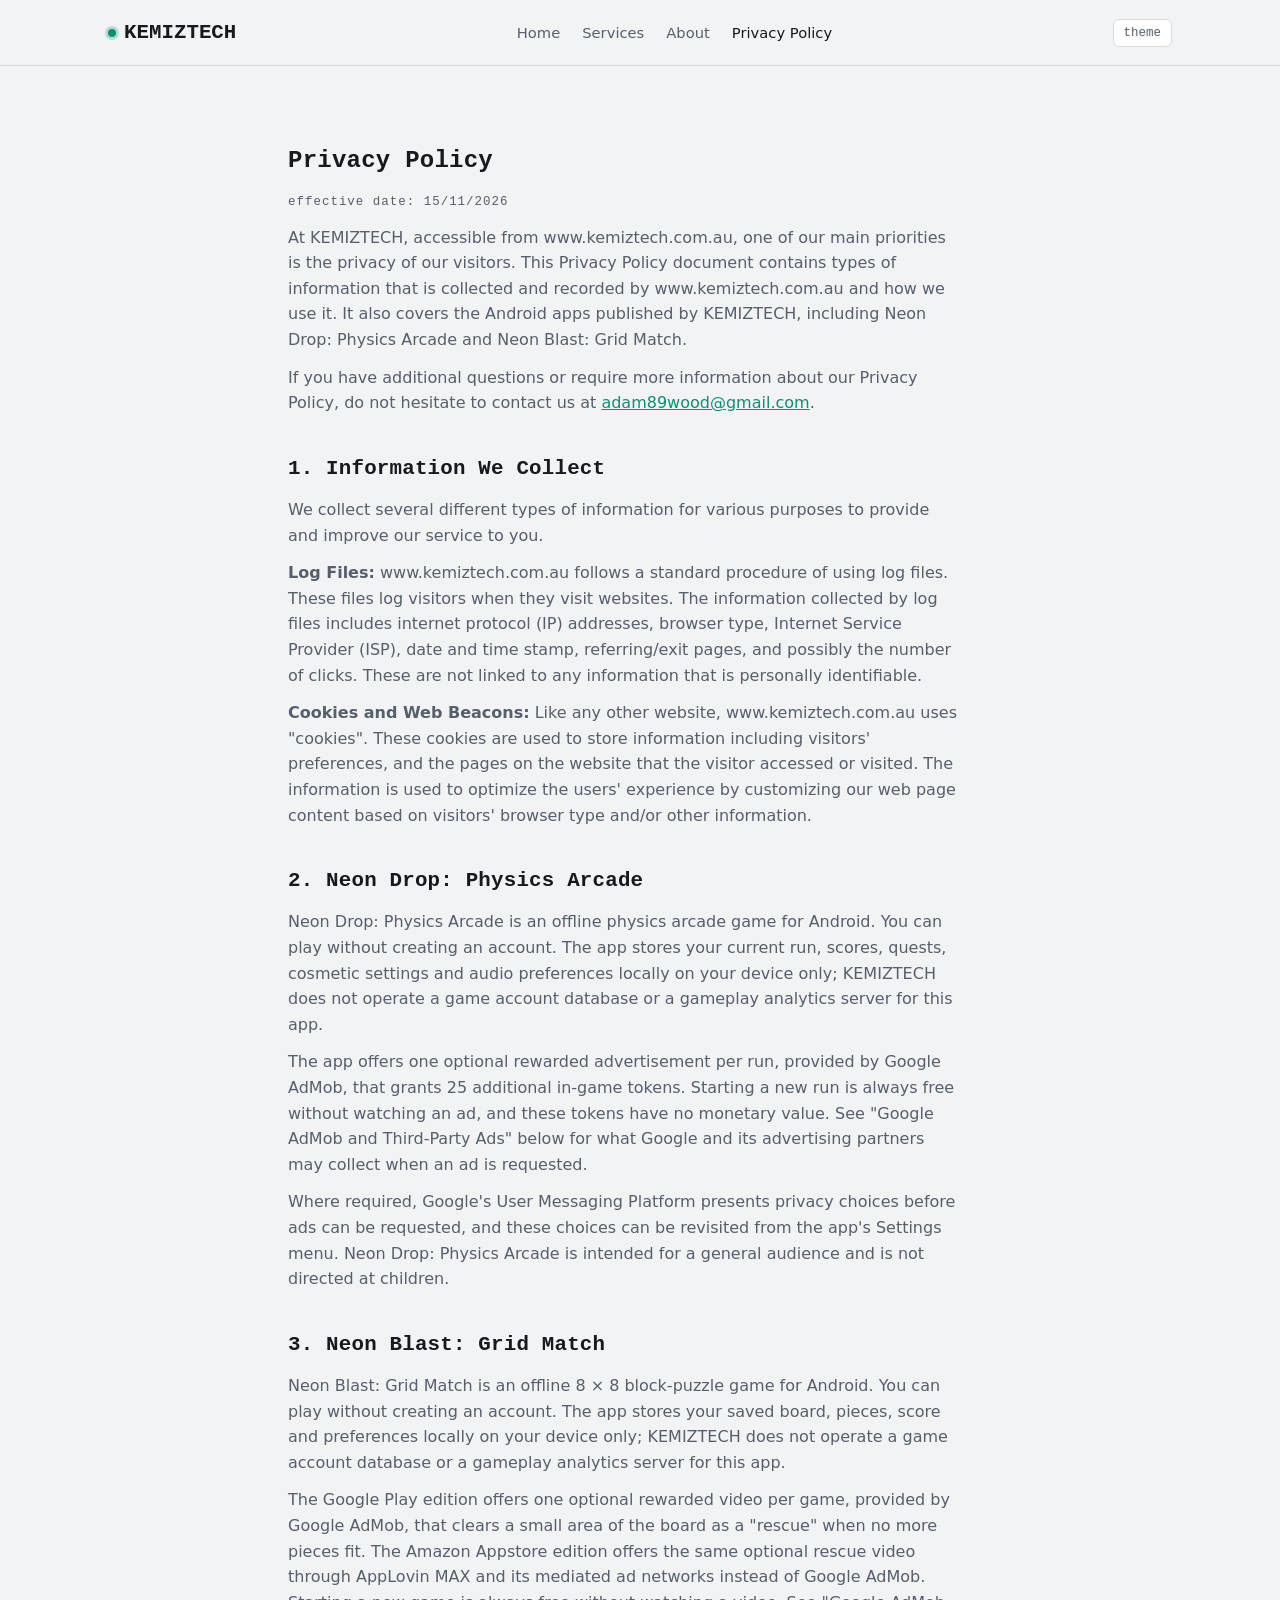
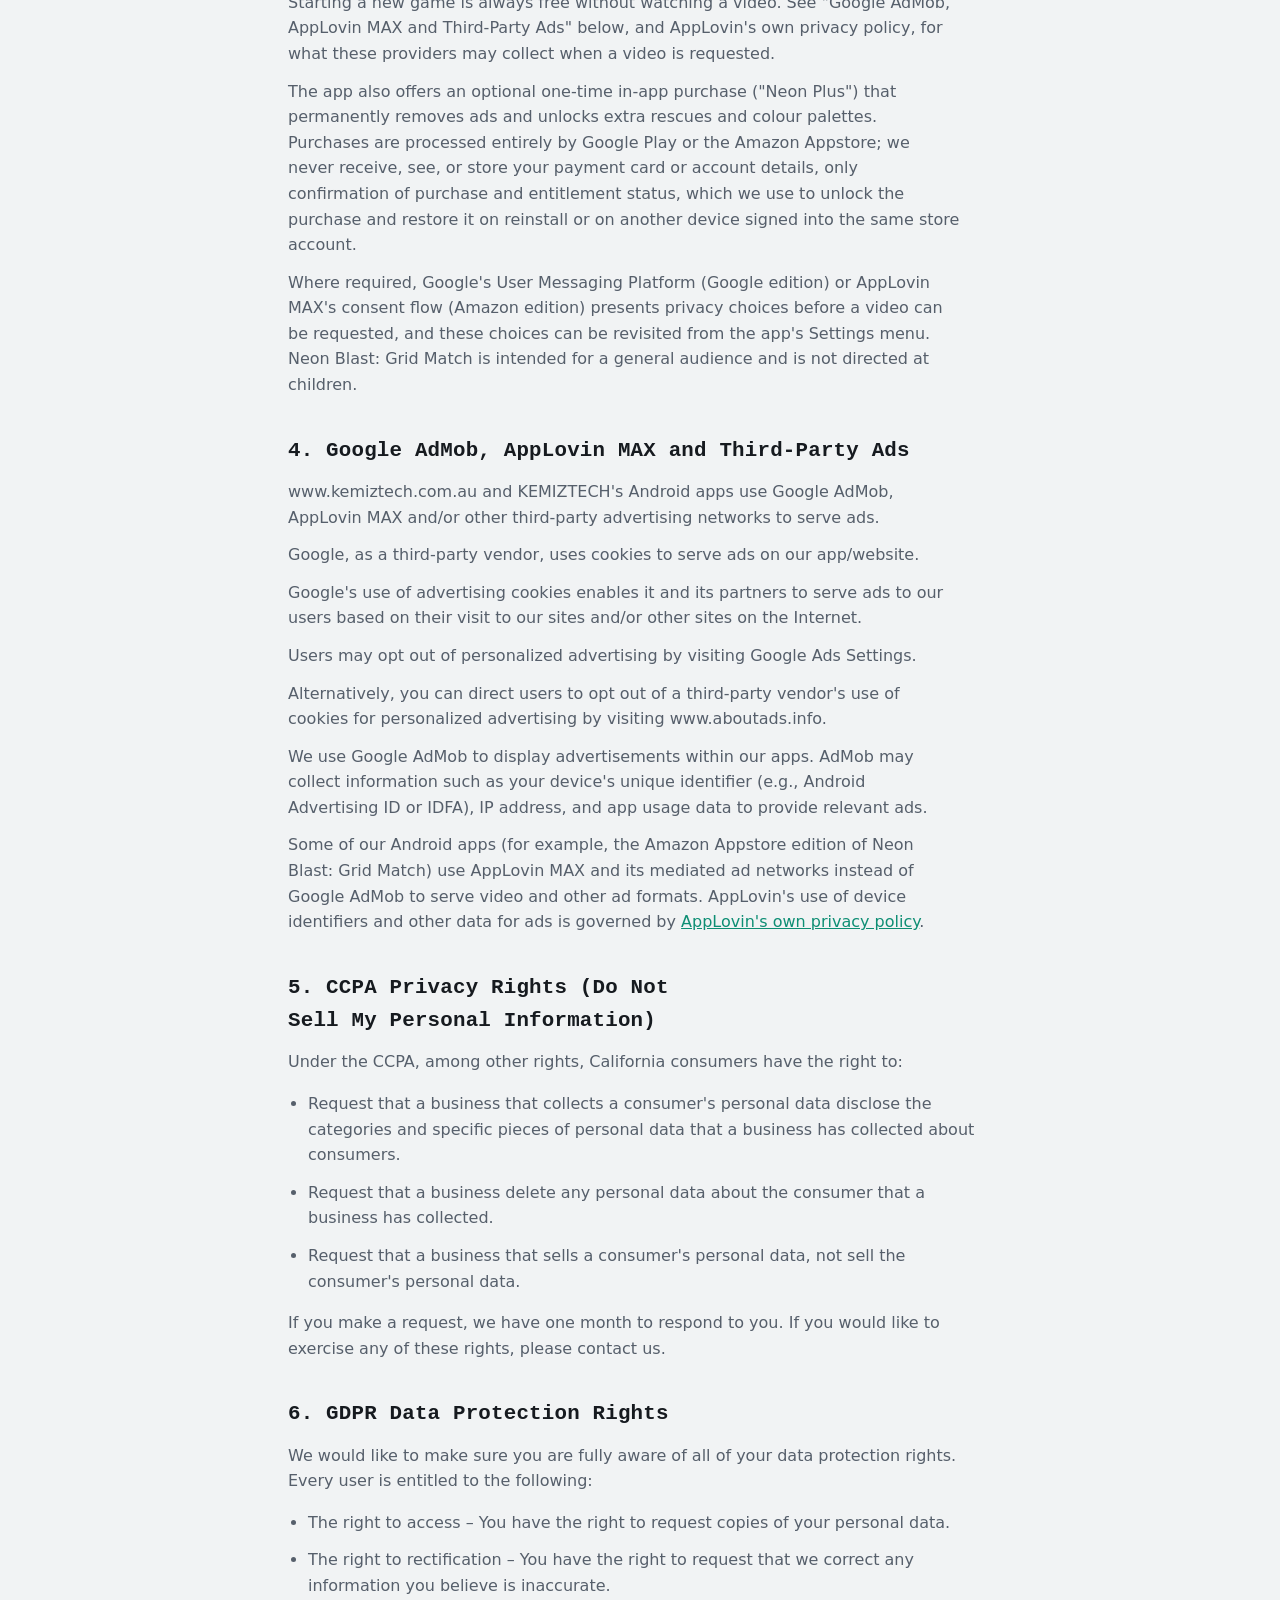
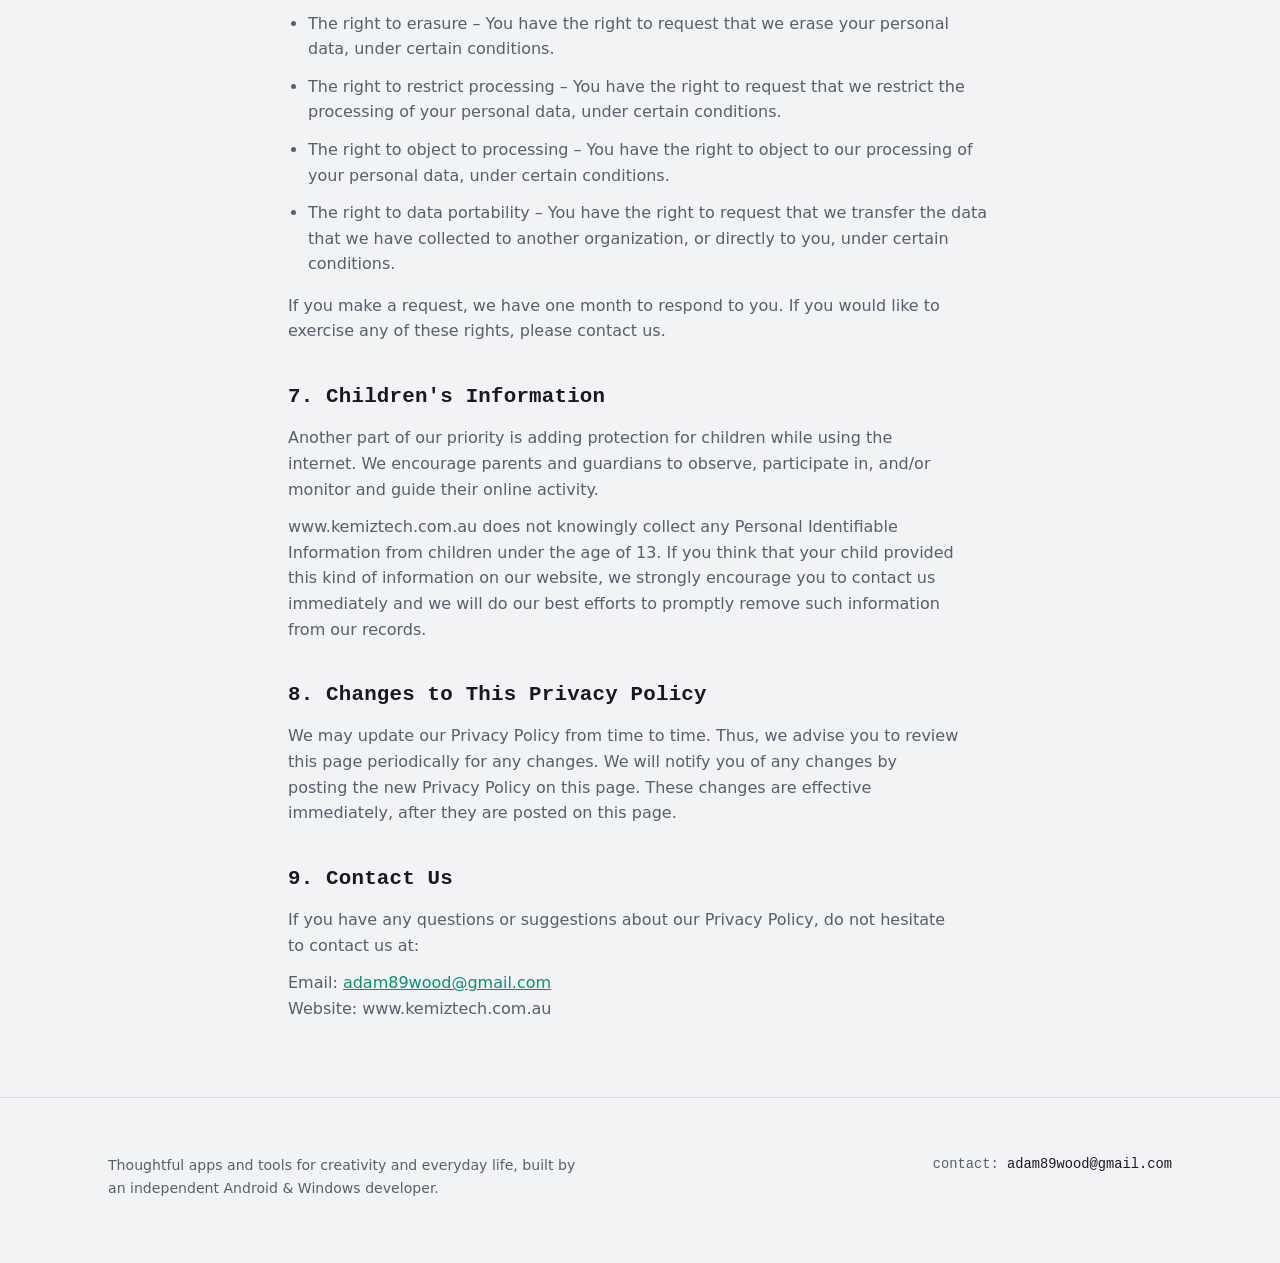
==== docs/privacy-policy.html @ c3169130 "Add Neon Blast: Grid Match privacy disclosure Adds a dedicated section covering local-only save data" ====
<!DOCTYPE html>
<html lang="en">
<head>
<meta charset="UTF-8">
<meta name="viewport" content="width=device-width, initial-scale=1.0">
<title>Privacy Policy | KEMIZTECH | Apps &amp; Creative Tools</title>
<meta name="description" content="Privacy policy for KEMIZTECH apps, including Google AdMob, AppLovin MAX, third-party advertising and in-app purchase disclosures.">
<link rel="stylesheet" href="assets.css">
</head>
<body>

<header class="site">
<nav class="wrap">
<a class="logotype" href="/"><span class="dot"></span>KEMIZTECH</a>
<div class="navlinks">
<a href="/">Home</a>
<a href="/services.html">Services</a>
<a href="/about.html">About</a>
<a href="/privacy-policy.html" aria-current="page">Privacy Policy</a>
</div>
<button class="theme-toggle" id="themeToggle" type="button" aria-label="Toggle light/dark theme">theme</button>
</nav>
</header>

<section>
<div class="wrap prose">
<h1 class="section-title">Privacy Policy</h1>
<p class="eyebrow">Effective Date: 15/11/2026</p>

<p>At KEMIZTECH, accessible from www.kemiztech.com.au, one of our main priorities is the privacy of our visitors. This Privacy Policy document contains types of information that is collected and recorded by www.kemiztech.com.au and how we use it. It also covers the Android apps published by KEMIZTECH, including Neon Drop: Physics Arcade and Neon Blast: Grid Match.</p>
<p>If you have additional questions or require more information about our Privacy Policy, do not hesitate to contact us at <a href="mailto:adam89wood@gmail.com">adam89wood@gmail.com</a>.</p>

<h2>1. Information We Collect</h2>
<p>We collect several different types of information for various purposes to provide and improve our service to you.</p>
<p><strong>Log Files:</strong> www.kemiztech.com.au follows a standard procedure of using log files. These files log visitors when they visit websites. The information collected by log files includes internet protocol (IP) addresses, browser type, Internet Service Provider (ISP), date and time stamp, referring/exit pages, and possibly the number of clicks. These are not linked to any information that is personally identifiable.</p>
<p><strong>Cookies and Web Beacons:</strong> Like any other website, www.kemiztech.com.au uses "cookies". These cookies are used to store information including visitors' preferences, and the pages on the website that the visitor accessed or visited. The information is used to optimize the users' experience by customizing our web page content based on visitors' browser type and/or other information.</p>

<h2>2. Neon Drop: Physics Arcade</h2>
<p>Neon Drop: Physics Arcade is an offline physics arcade game for Android. You can play without creating an account. The app stores your current run, scores, quests, cosmetic settings and audio preferences locally on your device only; KEMIZTECH does not operate a game account database or a gameplay analytics server for this app.</p>
<p>The app offers one optional rewarded advertisement per run, provided by Google AdMob, that grants 25 additional in-game tokens. Starting a new run is always free without watching an ad, and these tokens have no monetary value. See "Google AdMob and Third-Party Ads" below for what Google and its advertising partners may collect when an ad is requested.</p>
<p>Where required, Google's User Messaging Platform presents privacy choices before ads can be requested, and these choices can be revisited from the app's Settings menu. Neon Drop: Physics Arcade is intended for a general audience and is not directed at children.</p>

<h2>3. Neon Blast: Grid Match</h2>
<p>Neon Blast: Grid Match is an offline 8 × 8 block-puzzle game for Android. You can play without creating an account. The app stores your saved board, pieces, score and preferences locally on your device only; KEMIZTECH does not operate a game account database or a gameplay analytics server for this app.</p>
<p>The Google Play edition offers one optional rewarded video per game, provided by Google AdMob, that clears a small area of the board as a "rescue" when no more pieces fit. The Amazon Appstore edition offers the same optional rescue video through AppLovin MAX and its mediated ad networks instead of Google AdMob. Starting a new game is always free without watching a video. See "Google AdMob, AppLovin MAX and Third-Party Ads" below, and AppLovin's own privacy policy, for what these providers may collect when a video is requested.</p>
<p>The app also offers an optional one-time in-app purchase ("Neon Plus") that permanently removes ads and unlocks extra rescues and colour palettes. Purchases are processed entirely by Google Play or the Amazon Appstore; we never receive, see, or store your payment card or account details, only confirmation of purchase and entitlement status, which we use to unlock the purchase and restore it on reinstall or on another device signed into the same store account.</p>
<p>Where required, Google's User Messaging Platform (Google edition) or AppLovin MAX's consent flow (Amazon edition) presents privacy choices before a video can be requested, and these choices can be revisited from the app's Settings menu. Neon Blast: Grid Match is intended for a general audience and is not directed at children.</p>

<h2>4. Google AdMob, AppLovin MAX and Third-Party Ads</h2>
<p>www.kemiztech.com.au and KEMIZTECH's Android apps use Google AdMob, AppLovin MAX and/or other third-party advertising networks to serve ads.</p>
<p>Google, as a third-party vendor, uses cookies to serve ads on our app/website.</p>
<p>Google's use of advertising cookies enables it and its partners to serve ads to our users based on their visit to our sites and/or other sites on the Internet.</p>
<p>Users may opt out of personalized advertising by visiting Google Ads Settings.</p>
<p>Alternatively, you can direct users to opt out of a third-party vendor's use of cookies for personalized advertising by visiting www.aboutads.info.</p>
<p>We use Google AdMob to display advertisements within our apps. AdMob may collect information such as your device's unique identifier (e.g., Android Advertising ID or IDFA), IP address, and app usage data to provide relevant ads.</p>
<p>Some of our Android apps (for example, the Amazon Appstore edition of Neon Blast: Grid Match) use AppLovin MAX and its mediated ad networks instead of Google AdMob to serve video and other ad formats. AppLovin's use of device identifiers and other data for ads is governed by <a href="https://www.applovin.com/privacy/">AppLovin's own privacy policy</a>.</p>

<h2>5. CCPA Privacy Rights (Do Not Sell My Personal Information)</h2>
<p>Under the CCPA, among other rights, California consumers have the right to:</p>
<ul>
<li>Request that a business that collects a consumer's personal data disclose the categories and specific pieces of personal data that a business has collected about consumers.</li>
<li>Request that a business delete any personal data about the consumer that a business has collected.</li>
<li>Request that a business that sells a consumer's personal data, not sell the consumer's personal data.</li>
</ul>
<p>If you make a request, we have one month to respond to you. If you would like to exercise any of these rights, please contact us.</p>

<h2>6. GDPR Data Protection Rights</h2>
<p>We would like to make sure you are fully aware of all of your data protection rights. Every user is entitled to the following:</p>
<ul>
<li>The right to access – You have the right to request copies of your personal data.</li>
<li>The right to rectification – You have the right to request that we correct any information you believe is inaccurate.</li>
<li>The right to erasure – You have the right to request that we erase your personal data, under certain conditions.</li>
<li>The right to restrict processing – You have the right to request that we restrict the processing of your personal data, under certain conditions.</li>
<li>The right to object to processing – You have the right to object to our processing of your personal data, under certain conditions.</li>
<li>The right to data portability – You have the right to request that we transfer the data that we have collected to another organization, or directly to you, under certain conditions.</li>
</ul>
<p>If you make a request, we have one month to respond to you. If you would like to exercise any of these rights, please contact us.</p>

<h2>7. Children's Information</h2>
<p>Another part of our priority is adding protection for children while using the internet. We encourage parents and guardians to observe, participate in, and/or monitor and guide their online activity.</p>
<p>www.kemiztech.com.au does not knowingly collect any Personal Identifiable Information from children under the age of 13. If you think that your child provided this kind of information on our website, we strongly encourage you to contact us immediately and we will do our best efforts to promptly remove such information from our records.</p>

<h2>8. Changes to This Privacy Policy</h2>
<p>We may update our Privacy Policy from time to time. Thus, we advise you to review this page periodically for any changes. We will notify you of any changes by posting the new Privacy Policy on this page. These changes are effective immediately, after they are posted on this page.</p>

<h2>9. Contact Us</h2>
<p>If you have any questions or suggestions about our Privacy Policy, do not hesitate to contact us at:</p>
<p>Email: <a href="mailto:adam89wood@gmail.com">adam89wood@gmail.com</a><br>Website: www.kemiztech.com.au</p>
</div>
</section>

<footer>
<div class="wrap footer-grid">
<p class="note">Thoughtful apps and tools for creativity and everyday life, built by an independent Android &amp; Windows developer.</p>
<div class="contact-line">
contact: <a href="mailto:adam89wood@gmail.com">adam89wood@gmail.com</a>
</div>
</div>
</footer>

<script src="theme.js"></script>
</body>
</html>
---- docs/assets.css ----
:root{
  --bg:#0B0E13;
  --surface:#12161D;
  --surface-2:#171C25;
  --border:#232933;
  --text:#E7EAEE;
  --text-muted:#8891A0;
  --accent:#4FE6C3;
  --accent-ink:#06211C;
  --accent-2:#FF6B8B;
  --accent-2-ink:#2B0610;
  --radius:10px;
  --font-display: "Caveat", ui-monospace, "Cascadia Code", "JetBrains Mono", "SF Mono", Consolas, monospace;
  --font-body: ui-sans-serif, "Segoe UI", system-ui, -apple-system, sans-serif;
}
:root[data-theme="light"]{
  --bg:#F1F3F4; --surface:#FFFFFF; --surface-2:#E8EBED; --border:#D7DBDE;
  --text:#161A1F; --text-muted:#565F6B; --accent:#0E8E74; --accent-ink:#FFFFFF;
  --accent-2:#C83E5D; --accent-2-ink:#FFFFFF;
}
@media (prefers-color-scheme: light){
  :root{
    --bg:#F1F3F4; --surface:#FFFFFF; --surface-2:#E8EBED; --border:#D7DBDE;
    --text:#161A1F; --text-muted:#565F6B; --accent:#0E8E74; --accent-ink:#FFFFFF;
    --accent-2:#C83E5D; --accent-2-ink:#FFFFFF;
  }
}
:root[data-theme="dark"]{
  --bg:#0B0E13; --surface:#12161D; --surface-2:#171C25; --border:#232933;
  --text:#E7EAEE; --text-muted:#8891A0; --accent:#4FE6C3; --accent-ink:#06211C;
  --accent-2:#FF6B8B; --accent-2-ink:#2B0610;
}
*{box-sizing:border-box;}
html,body{margin:0;padding:0;}
body{
  background:var(--bg); color:var(--text); font-family:var(--font-body);
  line-height:1.6; -webkit-font-smoothing:antialiased; overflow-x:hidden;
}
h1,h2,h3{font-family:var(--font-display); text-wrap:balance; letter-spacing:0.01em; margin:0;}
h1{font-weight:700;} h2{font-weight:700;} h3{font-weight:700;}
p{margin:0;max-width:42em;}
a{color:inherit;}
a:focus-visible, button:focus-visible, input:focus-visible, textarea:focus-visible, select:focus-visible{
  outline:2px solid var(--accent); outline-offset:3px;
}
.wrap{max-width:1120px;margin:0 auto;padding:0 28px;}
.eyebrow{
  font-family:ui-monospace, Consolas, monospace; font-size:0.78rem; letter-spacing:0.08em;
  text-transform:lowercase; color:var(--text-muted);
}

header.site{
  position:sticky;top:0;z-index:20;
  background:color-mix(in srgb, var(--bg) 88%, transparent);
  backdrop-filter:blur(8px);
  border-bottom:1px solid var(--border);
}
nav.wrap{display:flex;align-items:center;justify-content:space-between;padding-top:16px;padding-bottom:16px;}
.logotype{font-family:var(--font-display);font-size:1.3rem;font-weight:700;display:flex;align-items:center;gap:8px;text-decoration:none;}
.logotype .dot{width:8px;height:8px;border-radius:50%;background:var(--accent);box-shadow:0 0 0 3px color-mix(in srgb, var(--accent) 25%, transparent);}
.navlinks{display:flex;gap:22px;font-size:0.92rem;}
.navlinks a{text-decoration:none;color:var(--text-muted);}
.navlinks a:hover,.navlinks a[aria-current="page"]{color:var(--text);}
.theme-toggle{
  font-family:ui-monospace, Consolas, monospace; font-size:0.78rem; background:var(--surface);
  border:1px solid var(--border); color:var(--text-muted); border-radius:6px; padding:6px 10px; cursor:pointer;
}
.theme-toggle:hover{color:var(--text);border-color:color-mix(in srgb, var(--accent) 40%, var(--border));}

.hero{position:relative;border-bottom:1px solid var(--border);overflow:hidden;}
.hero canvas{position:absolute;inset:0;width:100%;height:100%;opacity:0.5;}
.hero-inner{position:relative;padding:92px 0 76px;}
.hero h1{font-size:clamp(2rem, 1.1rem + 3.4vw, 3.2rem);line-height:1.1;margin-top:14px;}
.hero h1 .hl{color:var(--accent);}
.hero p.lede{font-size:1.1rem;color:var(--text-muted);margin-top:20px;}
.cta-row{display:flex;gap:12px;margin-top:30px;flex-wrap:wrap;align-items:center;}
.btn{
  font-family:ui-monospace, Consolas, monospace; font-size:0.85rem; border-radius:7px; padding:12px 18px;
  text-decoration:none; display:inline-flex;align-items:center;gap:8px; border:1px solid transparent; cursor:pointer;
}
.btn-primary{background:var(--accent);color:var(--accent-ink);}
.btn-primary:hover{filter:brightness(1.07);}
.btn-ghost{border-color:var(--border);color:var(--text-muted);background:transparent;}
.btn-ghost:hover{color:var(--text);border-color:color-mix(in srgb, var(--accent) 50%, var(--border));}

section{padding:76px 0;border-bottom:1px solid var(--border);}
section h2.section-title{font-size:clamp(1.6rem, 1rem + 1.8vw, 2.3rem);}
section p.section-lede{color:var(--text-muted);margin-top:16px;font-size:1.03rem;}

.card-grid{display:grid;grid-template-columns:repeat(3,1fr);gap:20px;margin-top:40px;}
.card{background:var(--surface);border:1px solid var(--border);border-radius:var(--radius);padding:26px;}
.card h3{font-size:1.2rem;}
.card p{color:var(--text-muted);margin-top:10px;font-size:0.95rem;}

.app{padding:0 0 56px;}
.app-grid{display:grid;grid-template-columns:1fr 1fr;gap:48px;align-items:start;}
.app-grid + .app-grid{margin-top:56px;padding-top:56px;border-top:1px solid var(--border);}
.app h3.app-name{font-size:clamp(1.4rem, 1rem + 1.2vw, 1.9rem);margin-top:6px;}
.app .tagline{font-size:1.02rem;color:var(--text);margin-top:14px;}
.app .desc{color:var(--text-muted);margin-top:12px;font-size:0.95rem;}
.feature-list{list-style:none;margin:20px 0 0;padding:0;display:grid;gap:8px;}
.feature-list li{font-size:0.92rem;color:var(--text-muted);padding-left:20px;position:relative;}
.feature-list li::before{content:"";position:absolute;left:0;top:0.6em;width:8px;height:1px;background:var(--accent);}

.panel{background:var(--surface);border:1px solid var(--border);border-radius:var(--radius);overflow:hidden;}
.panel-head{display:flex;align-items:center;gap:8px;padding:10px 14px;border-bottom:1px solid var(--border);
  font-family:ui-monospace, Consolas, monospace;font-size:0.76rem;color:var(--text-muted);background:var(--surface-2);}
.panel-head .dots{display:flex;gap:6px;}
.panel-head .dots span{width:8px;height:8px;border-radius:50%;background:var(--border);}
.panel-body{padding:18px;font-family:ui-monospace, Consolas, monospace;font-size:0.84rem;}
.scan-line{display:flex;gap:10px;padding:5px 0;color:var(--text-muted);}
.scan-line .ok{color:var(--accent);}
.scan-line .cmd{color:var(--text);}
.file-row{display:flex;justify-content:space-between;padding:7px 0;border-bottom:1px solid color-mix(in srgb, var(--border) 60%, transparent);color:var(--text-muted);}
.file-row:last-child{border-bottom:none;}
.file-row .name{color:var(--text);}
.file-row .tag{font-size:0.72rem;opacity:0.8;}
.progress-track{height:6px;background:var(--surface-2);border-radius:999px;overflow:hidden;margin:14px 0 16px;}
.progress-fill{height:100%;width:63%;background:var(--accent);}

form.contact{max-width:640px;margin-top:36px;display:grid;gap:16px;}
form.contact .field{display:grid;gap:6px;}
form.contact label{font-size:0.88rem;color:var(--text-muted);}
form.contact label .req{color:var(--accent-2);}
form.contact input[type="text"],
form.contact input[type="email"],
form.contact input[type="tel"],
form.contact select,
form.contact textarea{
  background:var(--surface);border:1px solid var(--border);border-radius:7px;color:var(--text);
  padding:11px 12px;font-family:var(--font-body);font-size:0.95rem;
}
form.contact textarea{min-height:110px;resize:vertical;}
form.contact .checkline{display:flex;align-items:flex-start;gap:9px;font-size:0.88rem;color:var(--text-muted);}
form.contact .checkline input{margin-top:3px;}
form.contact .hint{font-size:0.82rem;color:var(--text-muted);margin-top:-6px;}
.forms-grid{display:grid;gap:64px;margin-top:8px;}

footer{padding:56px 0 64px;}
.footer-grid{display:flex;justify-content:space-between;align-items:flex-start;gap:20px;flex-wrap:wrap;}
footer .note{color:var(--text-muted);font-size:0.88rem;max-width:34em;}
footer .contact-line{font-family:ui-monospace, Consolas, monospace;font-size:0.86rem;color:var(--text-muted);}
footer .contact-line a{text-decoration:none;color:var(--text);}

.prose{max-width:760px;}
.prose h2{margin-top:36px;font-size:1.3rem;}
.prose p,.prose li{color:var(--text-muted);margin-top:12px;}
.prose ul{padding-left:20px;}
.prose a{color:var(--accent);}

@media (max-width: 860px){
  .card-grid{grid-template-columns:1fr;}
  .app-grid{grid-template-columns:1fr;}
  .hero-inner{padding:64px 0 52px;}
  .navlinks{display:none;}
}
@media (prefers-reduced-motion: reduce){ .hero canvas{display:none;} }
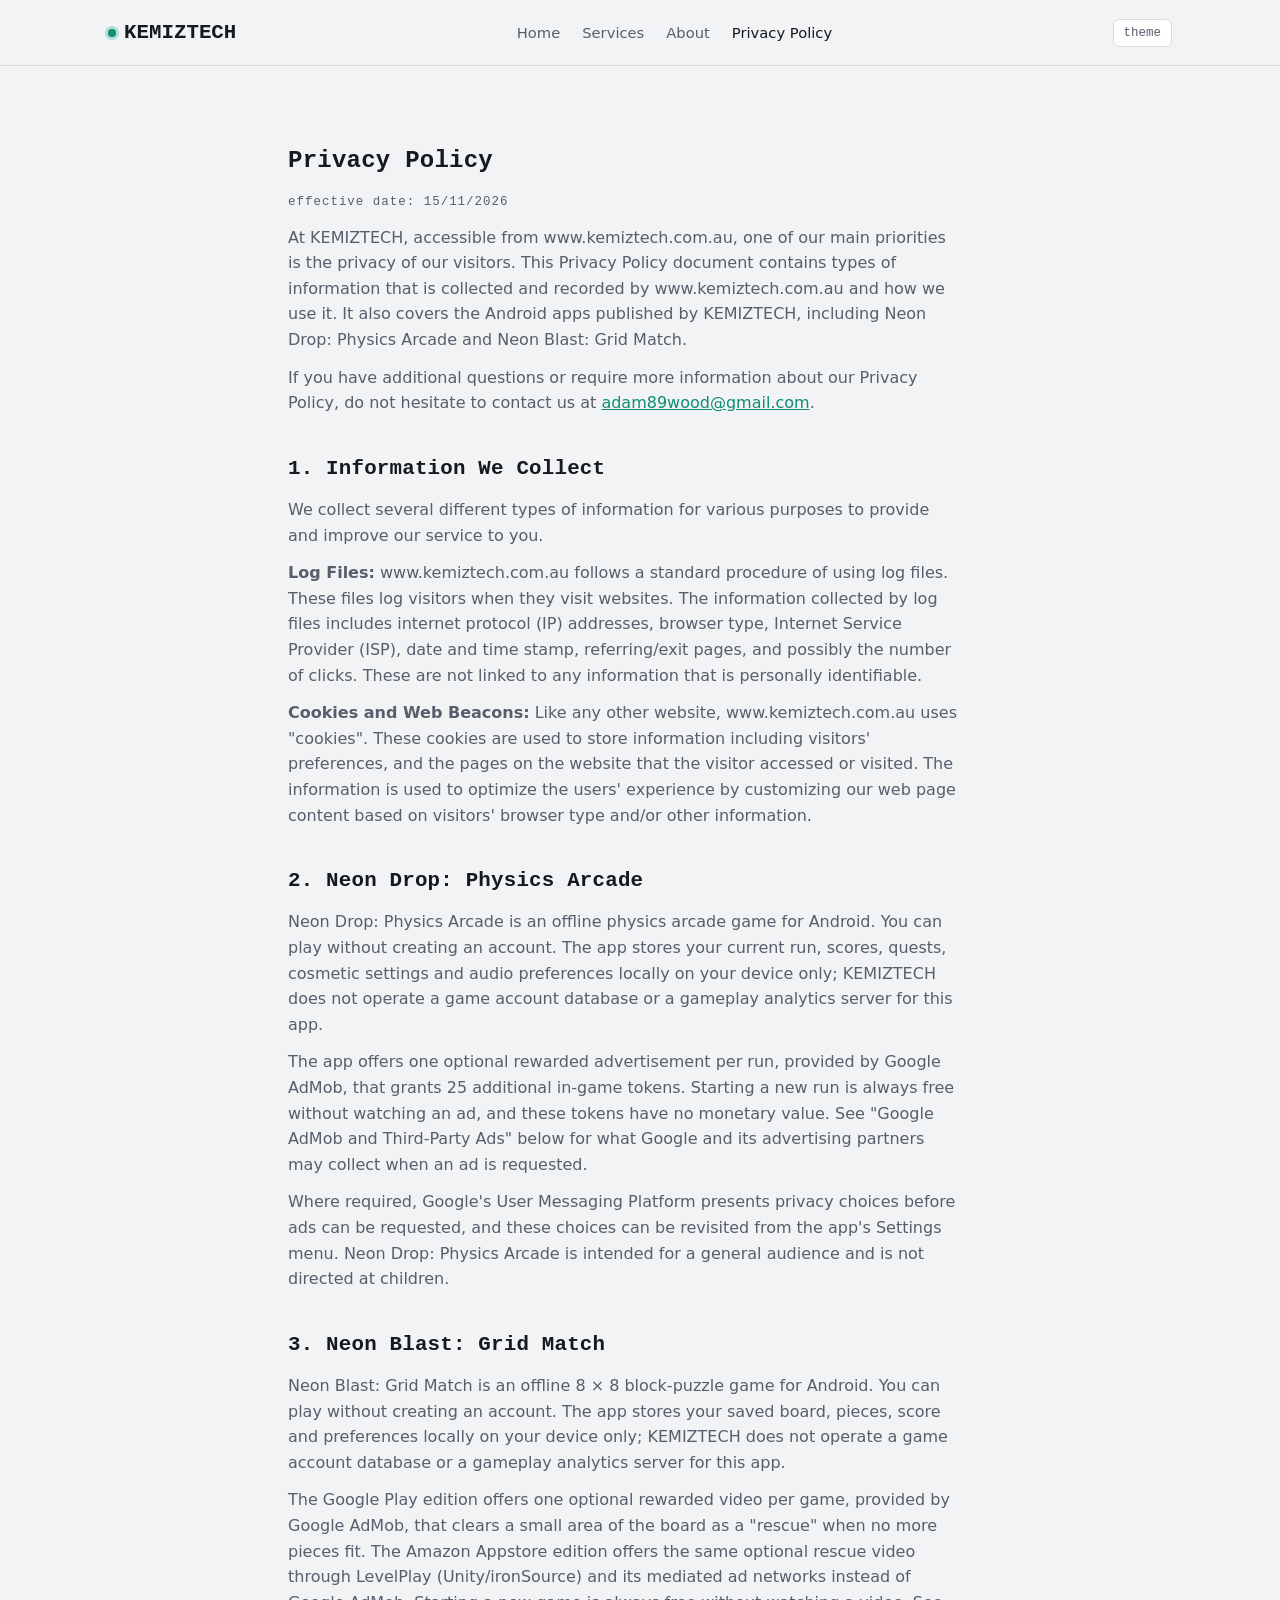
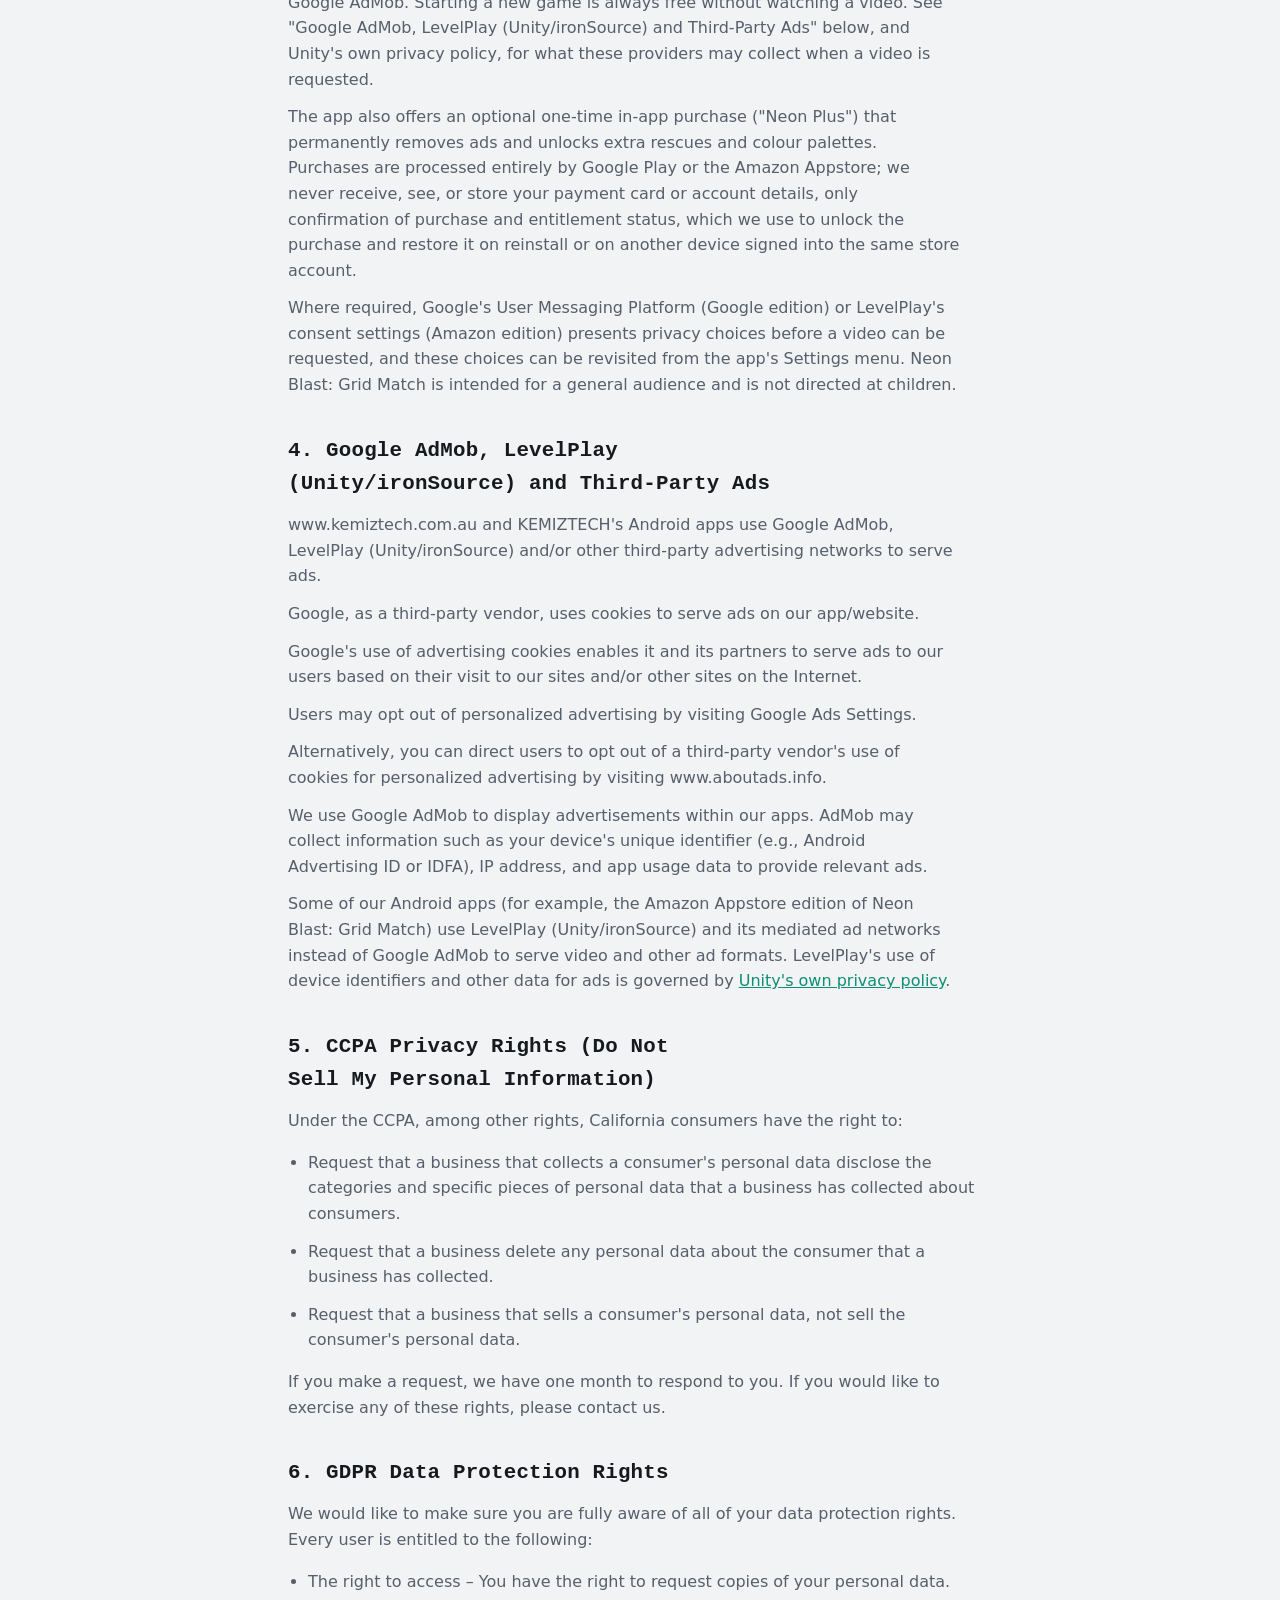
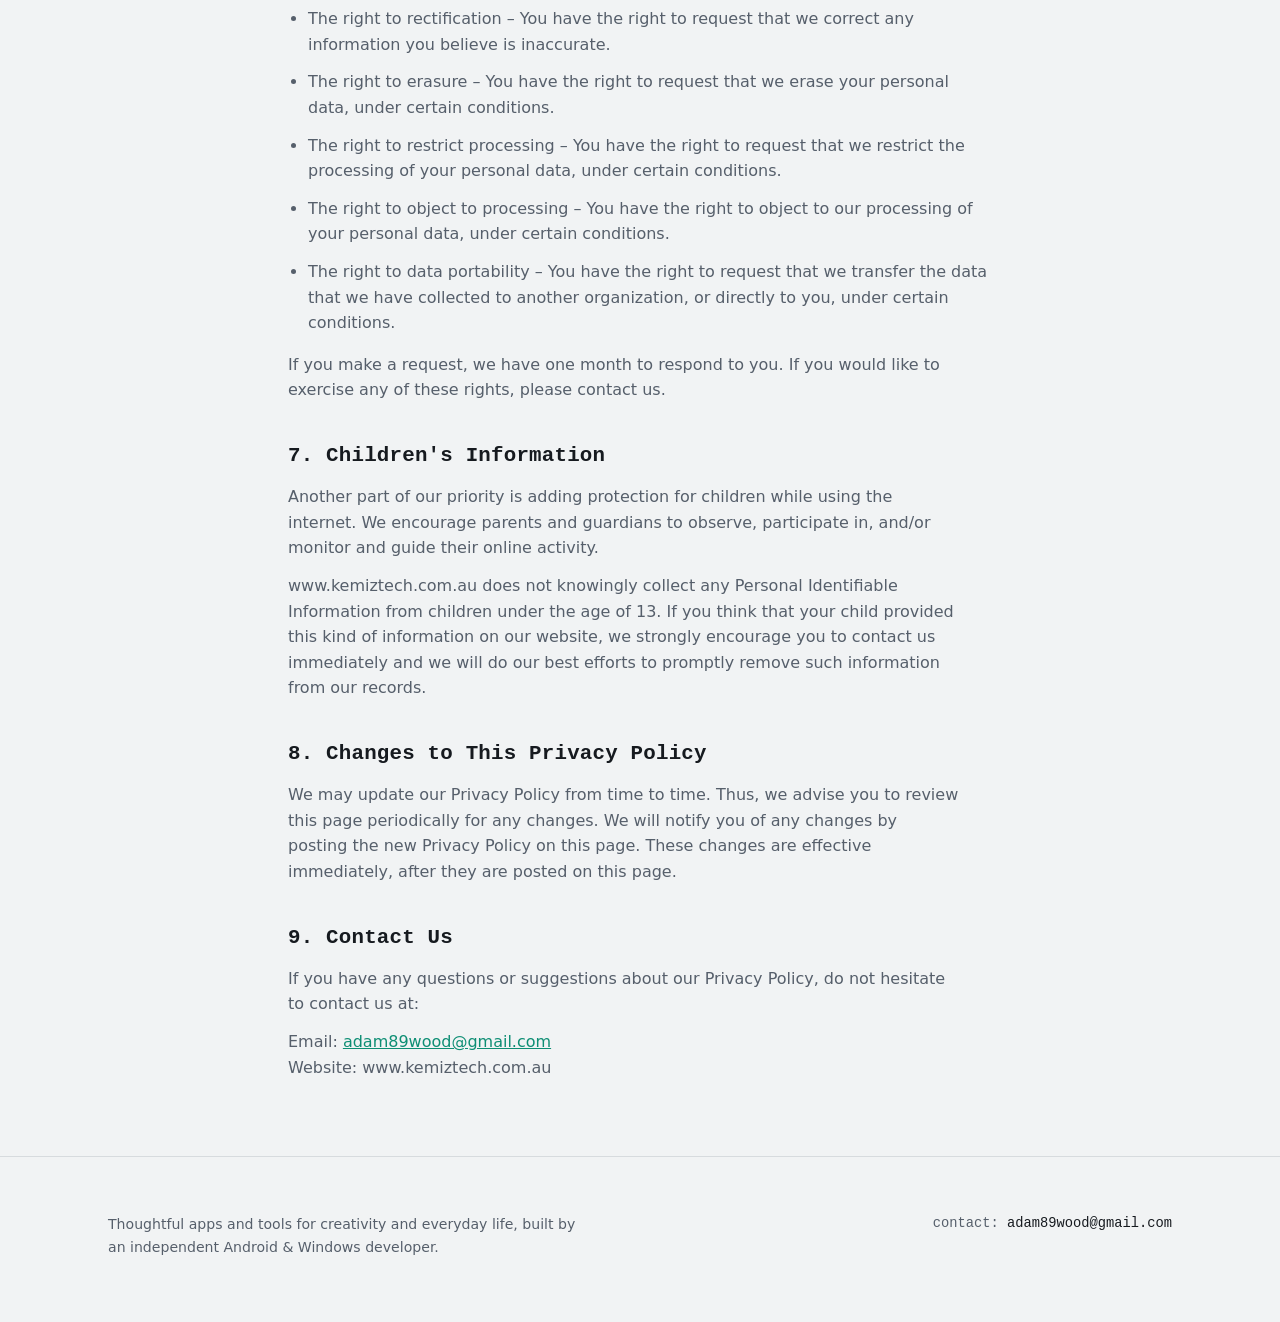
==== commit 0e422ab8: "Update Neon Blast ad SDK disclosure from AppLovin MAX to LevelPlay (Unity/ironSource)" ====
--- a/docs/privacy-policy.html
+++ b/docs/privacy-policy.html
@@ -4,7 +4,7 @@
 <meta charset="UTF-8">
 <meta name="viewport" content="width=device-width, initial-scale=1.0">
 <title>Privacy Policy | KEMIZTECH | Apps &amp; Creative Tools</title>
-<meta name="description" content="Privacy policy for KEMIZTECH apps, including Google AdMob, AppLovin MAX, third-party advertising and in-app purchase disclosures.">
+<meta name="description" content="Privacy policy for KEMIZTECH apps, including Google AdMob, LevelPlay (Unity/ironSource), third-party advertising and in-app purchase disclosures.">
 <link rel="stylesheet" href="assets.css">
 </head>
 <body>
@@ -42,18 +42,18 @@
 
 <h2>3. Neon Blast: Grid Match</h2>
 <p>Neon Blast: Grid Match is an offline 8 × 8 block-puzzle game for Android. You can play without creating an account. The app stores your saved board, pieces, score and preferences locally on your device only; KEMIZTECH does not operate a game account database or a gameplay analytics server for this app.</p>
-<p>The Google Play edition offers one optional rewarded video per game, provided by Google AdMob, that clears a small area of the board as a "rescue" when no more pieces fit. The Amazon Appstore edition offers the same optional rescue video through AppLovin MAX and its mediated ad networks instead of Google AdMob. Starting a new game is always free without watching a video. See "Google AdMob, AppLovin MAX and Third-Party Ads" below, and AppLovin's own privacy policy, for what these providers may collect when a video is requested.</p>
+<p>The Google Play edition offers one optional rewarded video per game, provided by Google AdMob, that clears a small area of the board as a "rescue" when no more pieces fit. The Amazon Appstore edition offers the same optional rescue video through LevelPlay (Unity/ironSource) and its mediated ad networks instead of Google AdMob. Starting a new game is always free without watching a video. See "Google AdMob, LevelPlay (Unity/ironSource) and Third-Party Ads" below, and Unity's own privacy policy, for what these providers may collect when a video is requested.</p>
 <p>The app also offers an optional one-time in-app purchase ("Neon Plus") that permanently removes ads and unlocks extra rescues and colour palettes. Purchases are processed entirely by Google Play or the Amazon Appstore; we never receive, see, or store your payment card or account details, only confirmation of purchase and entitlement status, which we use to unlock the purchase and restore it on reinstall or on another device signed into the same store account.</p>
-<p>Where required, Google's User Messaging Platform (Google edition) or AppLovin MAX's consent flow (Amazon edition) presents privacy choices before a video can be requested, and these choices can be revisited from the app's Settings menu. Neon Blast: Grid Match is intended for a general audience and is not directed at children.</p>
+<p>Where required, Google's User Messaging Platform (Google edition) or LevelPlay's consent settings (Amazon edition) presents privacy choices before a video can be requested, and these choices can be revisited from the app's Settings menu. Neon Blast: Grid Match is intended for a general audience and is not directed at children.</p>
 
-<h2>4. Google AdMob, AppLovin MAX and Third-Party Ads</h2>
-<p>www.kemiztech.com.au and KEMIZTECH's Android apps use Google AdMob, AppLovin MAX and/or other third-party advertising networks to serve ads.</p>
+<h2>4. Google AdMob, LevelPlay (Unity/ironSource) and Third-Party Ads</h2>
+<p>www.kemiztech.com.au and KEMIZTECH's Android apps use Google AdMob, LevelPlay (Unity/ironSource) and/or other third-party advertising networks to serve ads.</p>
 <p>Google, as a third-party vendor, uses cookies to serve ads on our app/website.</p>
 <p>Google's use of advertising cookies enables it and its partners to serve ads to our users based on their visit to our sites and/or other sites on the Internet.</p>
 <p>Users may opt out of personalized advertising by visiting Google Ads Settings.</p>
 <p>Alternatively, you can direct users to opt out of a third-party vendor's use of cookies for personalized advertising by visiting www.aboutads.info.</p>
 <p>We use Google AdMob to display advertisements within our apps. AdMob may collect information such as your device's unique identifier (e.g., Android Advertising ID or IDFA), IP address, and app usage data to provide relevant ads.</p>
-<p>Some of our Android apps (for example, the Amazon Appstore edition of Neon Blast: Grid Match) use AppLovin MAX and its mediated ad networks instead of Google AdMob to serve video and other ad formats. AppLovin's use of device identifiers and other data for ads is governed by <a href="https://www.applovin.com/privacy/">AppLovin's own privacy policy</a>.</p>
+<p>Some of our Android apps (for example, the Amazon Appstore edition of Neon Blast: Grid Match) use LevelPlay (Unity/ironSource) and its mediated ad networks instead of Google AdMob to serve video and other ad formats. LevelPlay's use of device identifiers and other data for ads is governed by <a href="https://unity.com/legal/privacy-policy">Unity's own privacy policy</a>.</p>
 
 <h2>5. CCPA Privacy Rights (Do Not Sell My Personal Information)</h2>
 <p>Under the CCPA, among other rights, California consumers have the right to:</p>
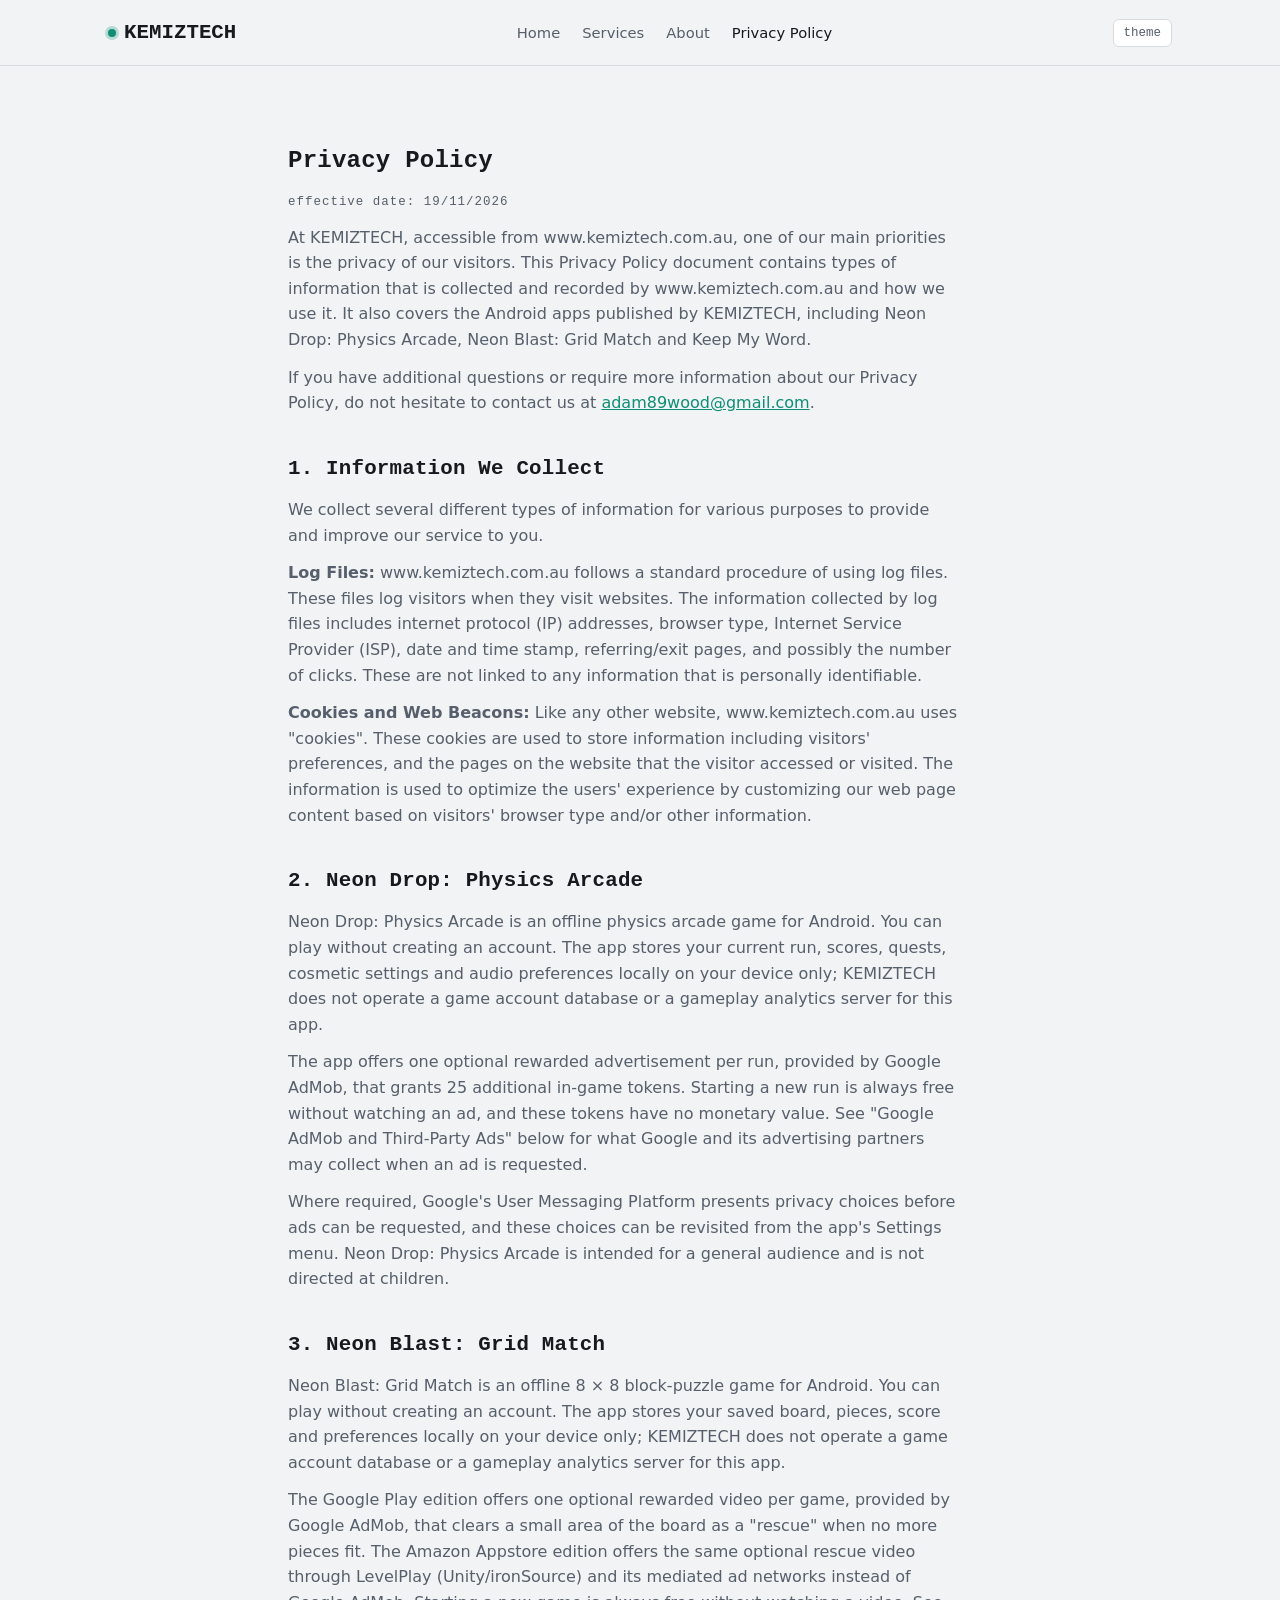
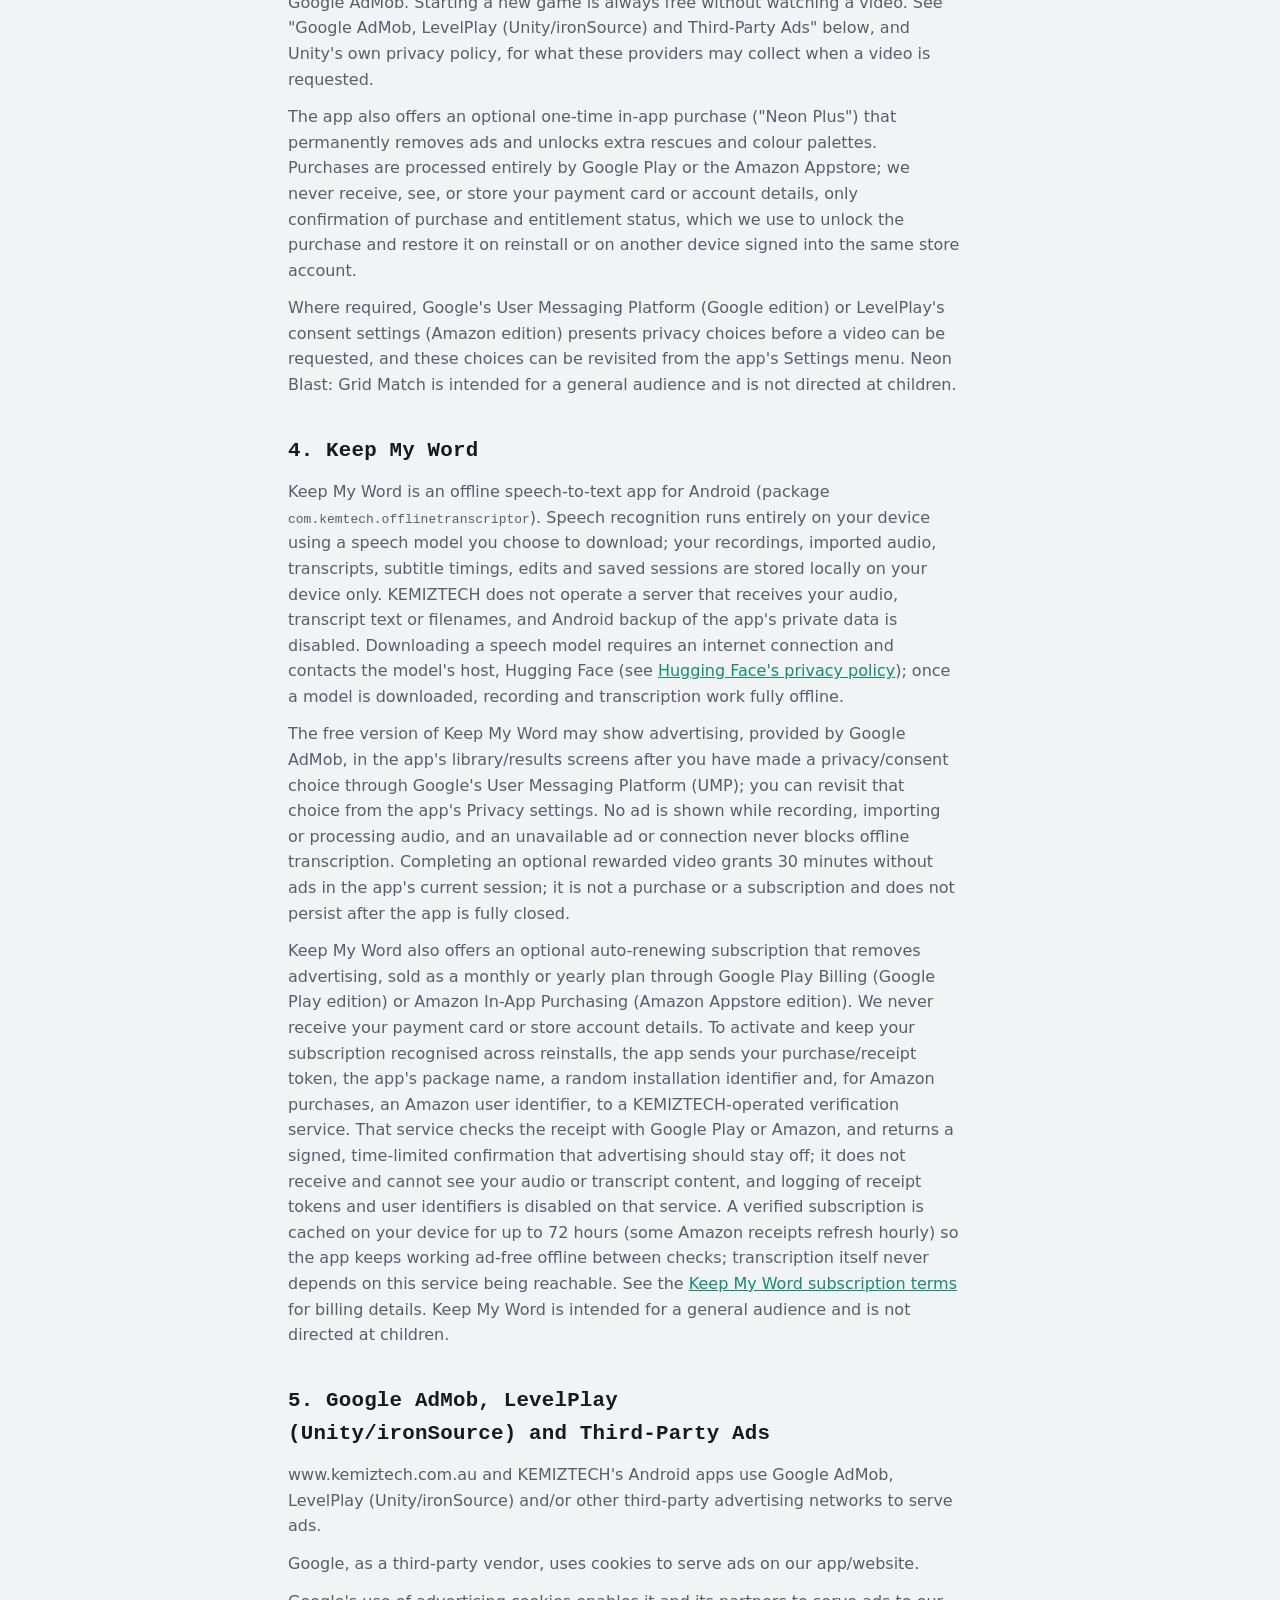
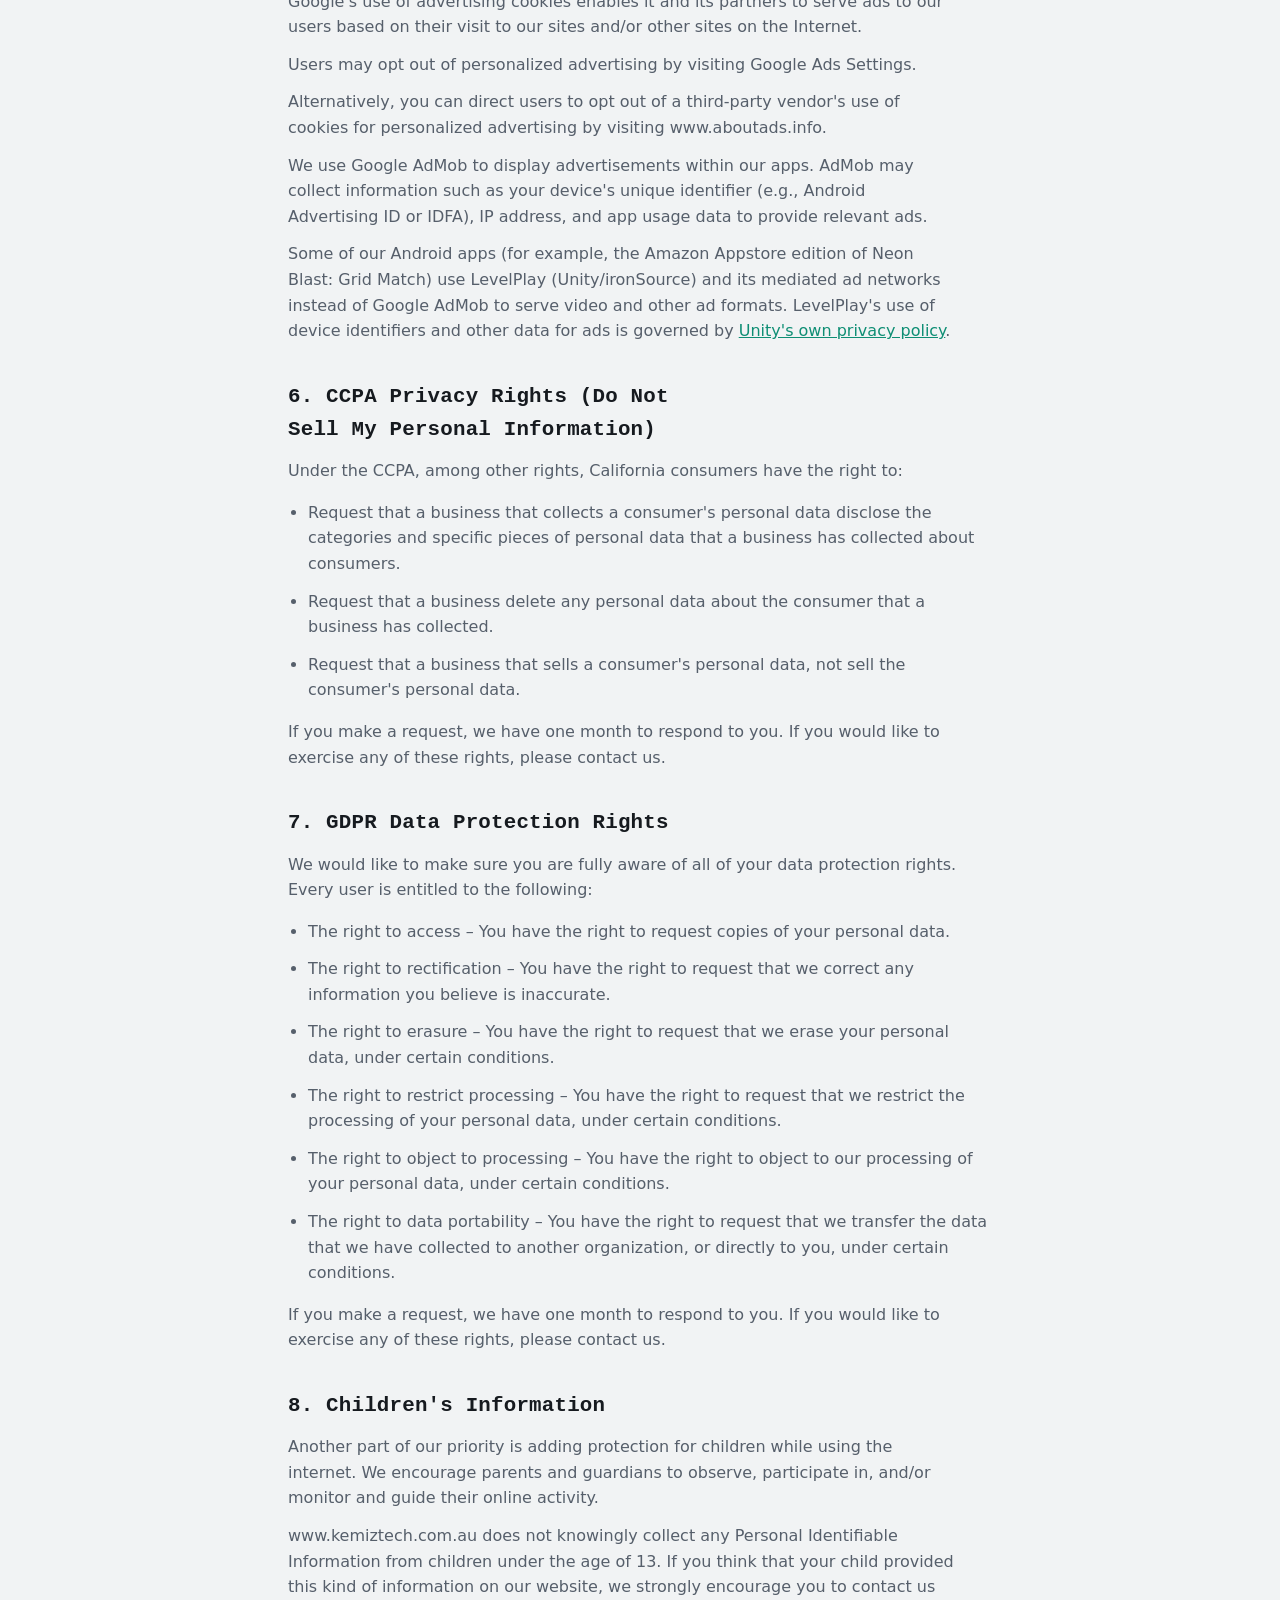
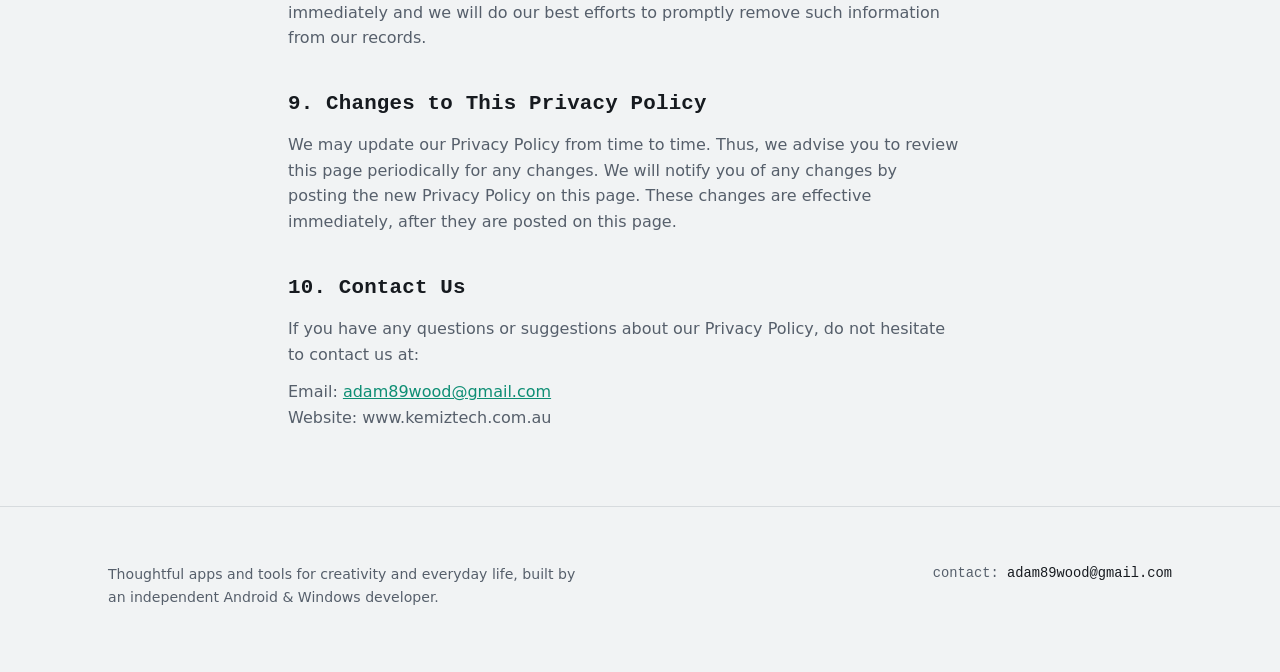
==== commit aa29a107: "Add Keep My Word privacy disclosure and subscription terms Covers the offline speech-to-text app's l" ====
--- a/docs/privacy-policy.html
+++ b/docs/privacy-policy.html
@@ -25,9 +25,9 @@
 <section>
 <div class="wrap prose">
 <h1 class="section-title">Privacy Policy</h1>
-<p class="eyebrow">Effective Date: 15/11/2026</p>
+<p class="eyebrow">Effective Date: 19/11/2026</p>
 
-<p>At KEMIZTECH, accessible from www.kemiztech.com.au, one of our main priorities is the privacy of our visitors. This Privacy Policy document contains types of information that is collected and recorded by www.kemiztech.com.au and how we use it. It also covers the Android apps published by KEMIZTECH, including Neon Drop: Physics Arcade and Neon Blast: Grid Match.</p>
+<p>At KEMIZTECH, accessible from www.kemiztech.com.au, one of our main priorities is the privacy of our visitors. This Privacy Policy document contains types of information that is collected and recorded by www.kemiztech.com.au and how we use it. It also covers the Android apps published by KEMIZTECH, including Neon Drop: Physics Arcade, Neon Blast: Grid Match and Keep My Word.</p>
 <p>If you have additional questions or require more information about our Privacy Policy, do not hesitate to contact us at <a href="mailto:adam89wood@gmail.com">adam89wood@gmail.com</a>.</p>
 
 <h2>1. Information We Collect</h2>
@@ -46,7 +46,12 @@
 <p>The app also offers an optional one-time in-app purchase ("Neon Plus") that permanently removes ads and unlocks extra rescues and colour palettes. Purchases are processed entirely by Google Play or the Amazon Appstore; we never receive, see, or store your payment card or account details, only confirmation of purchase and entitlement status, which we use to unlock the purchase and restore it on reinstall or on another device signed into the same store account.</p>
 <p>Where required, Google's User Messaging Platform (Google edition) or LevelPlay's consent settings (Amazon edition) presents privacy choices before a video can be requested, and these choices can be revisited from the app's Settings menu. Neon Blast: Grid Match is intended for a general audience and is not directed at children.</p>
 
-<h2>4. Google AdMob, LevelPlay (Unity/ironSource) and Third-Party Ads</h2>
+<h2>4. Keep My Word</h2>
+<p>Keep My Word is an offline speech-to-text app for Android (package <code>com.kemtech.offlinetranscriptor</code>). Speech recognition runs entirely on your device using a speech model you choose to download; your recordings, imported audio, transcripts, subtitle timings, edits and saved sessions are stored locally on your device only. KEMIZTECH does not operate a server that receives your audio, transcript text or filenames, and Android backup of the app's private data is disabled. Downloading a speech model requires an internet connection and contacts the model's host, Hugging Face (see <a href="https://huggingface.co/privacy">Hugging Face's privacy policy</a>); once a model is downloaded, recording and transcription work fully offline.</p>
+<p>The free version of Keep My Word may show advertising, provided by Google AdMob, in the app's library/results screens after you have made a privacy/consent choice through Google's User Messaging Platform (UMP); you can revisit that choice from the app's Privacy settings. No ad is shown while recording, importing or processing audio, and an unavailable ad or connection never blocks offline transcription. Completing an optional rewarded video grants 30 minutes without ads in the app's current session; it is not a purchase or a subscription and does not persist after the app is fully closed.</p>
+<p>Keep My Word also offers an optional auto-renewing subscription that removes advertising, sold as a monthly or yearly plan through Google Play Billing (Google Play edition) or Amazon In-App Purchasing (Amazon Appstore edition). We never receive your payment card or store account details. To activate and keep your subscription recognised across reinstalls, the app sends your purchase/receipt token, the app's package name, a random installation identifier and, for Amazon purchases, an Amazon user identifier, to a KEMIZTECH-operated verification service. That service checks the receipt with Google Play or Amazon, and returns a signed, time-limited confirmation that advertising should stay off; it does not receive and cannot see your audio or transcript content, and logging of receipt tokens and user identifiers is disabled on that service. A verified subscription is cached on your device for up to 72 hours (some Amazon receipts refresh hourly) so the app keeps working ad-free offline between checks; transcription itself never depends on this service being reachable. See the <a href="/keep-my-word-terms.html">Keep My Word subscription terms</a> for billing details. Keep My Word is intended for a general audience and is not directed at children.</p>
+
+<h2>5. Google AdMob, LevelPlay (Unity/ironSource) and Third-Party Ads</h2>
 <p>www.kemiztech.com.au and KEMIZTECH's Android apps use Google AdMob, LevelPlay (Unity/ironSource) and/or other third-party advertising networks to serve ads.</p>
 <p>Google, as a third-party vendor, uses cookies to serve ads on our app/website.</p>
 <p>Google's use of advertising cookies enables it and its partners to serve ads to our users based on their visit to our sites and/or other sites on the Internet.</p>
@@ -55,7 +60,7 @@
 <p>We use Google AdMob to display advertisements within our apps. AdMob may collect information such as your device's unique identifier (e.g., Android Advertising ID or IDFA), IP address, and app usage data to provide relevant ads.</p>
 <p>Some of our Android apps (for example, the Amazon Appstore edition of Neon Blast: Grid Match) use LevelPlay (Unity/ironSource) and its mediated ad networks instead of Google AdMob to serve video and other ad formats. LevelPlay's use of device identifiers and other data for ads is governed by <a href="https://unity.com/legal/privacy-policy">Unity's own privacy policy</a>.</p>
 
-<h2>5. CCPA Privacy Rights (Do Not Sell My Personal Information)</h2>
+<h2>6. CCPA Privacy Rights (Do Not Sell My Personal Information)</h2>
 <p>Under the CCPA, among other rights, California consumers have the right to:</p>
 <ul>
 <li>Request that a business that collects a consumer's personal data disclose the categories and specific pieces of personal data that a business has collected about consumers.</li>
@@ -64,7 +69,7 @@
 </ul>
 <p>If you make a request, we have one month to respond to you. If you would like to exercise any of these rights, please contact us.</p>
 
-<h2>6. GDPR Data Protection Rights</h2>
+<h2>7. GDPR Data Protection Rights</h2>
 <p>We would like to make sure you are fully aware of all of your data protection rights. Every user is entitled to the following:</p>
 <ul>
 <li>The right to access – You have the right to request copies of your personal data.</li>
@@ -76,14 +81,14 @@
 </ul>
 <p>If you make a request, we have one month to respond to you. If you would like to exercise any of these rights, please contact us.</p>
 
-<h2>7. Children's Information</h2>
+<h2>8. Children's Information</h2>
 <p>Another part of our priority is adding protection for children while using the internet. We encourage parents and guardians to observe, participate in, and/or monitor and guide their online activity.</p>
 <p>www.kemiztech.com.au does not knowingly collect any Personal Identifiable Information from children under the age of 13. If you think that your child provided this kind of information on our website, we strongly encourage you to contact us immediately and we will do our best efforts to promptly remove such information from our records.</p>
 
-<h2>8. Changes to This Privacy Policy</h2>
+<h2>9. Changes to This Privacy Policy</h2>
 <p>We may update our Privacy Policy from time to time. Thus, we advise you to review this page periodically for any changes. We will notify you of any changes by posting the new Privacy Policy on this page. These changes are effective immediately, after they are posted on this page.</p>
 
-<h2>9. Contact Us</h2>
+<h2>10. Contact Us</h2>
 <p>If you have any questions or suggestions about our Privacy Policy, do not hesitate to contact us at:</p>
 <p>Email: <a href="mailto:adam89wood@gmail.com">adam89wood@gmail.com</a><br>Website: www.kemiztech.com.au</p>
 </div>
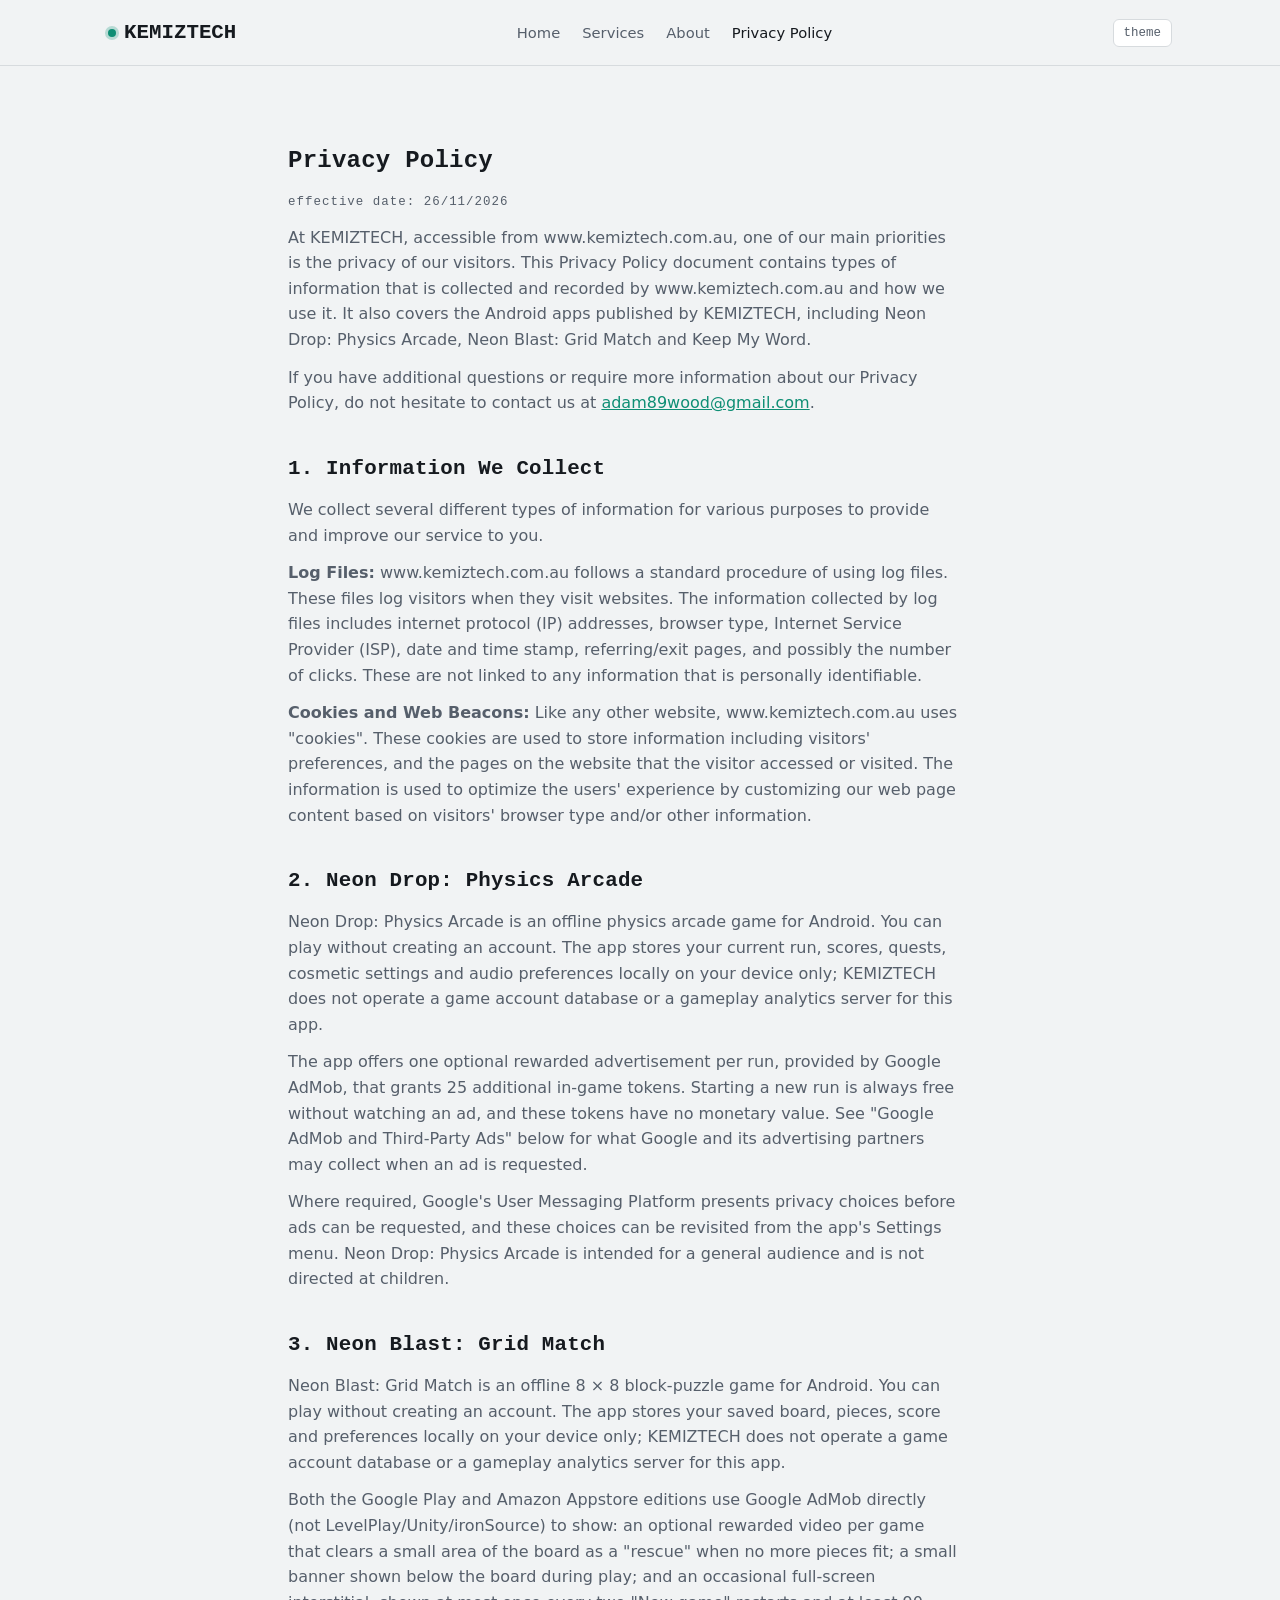
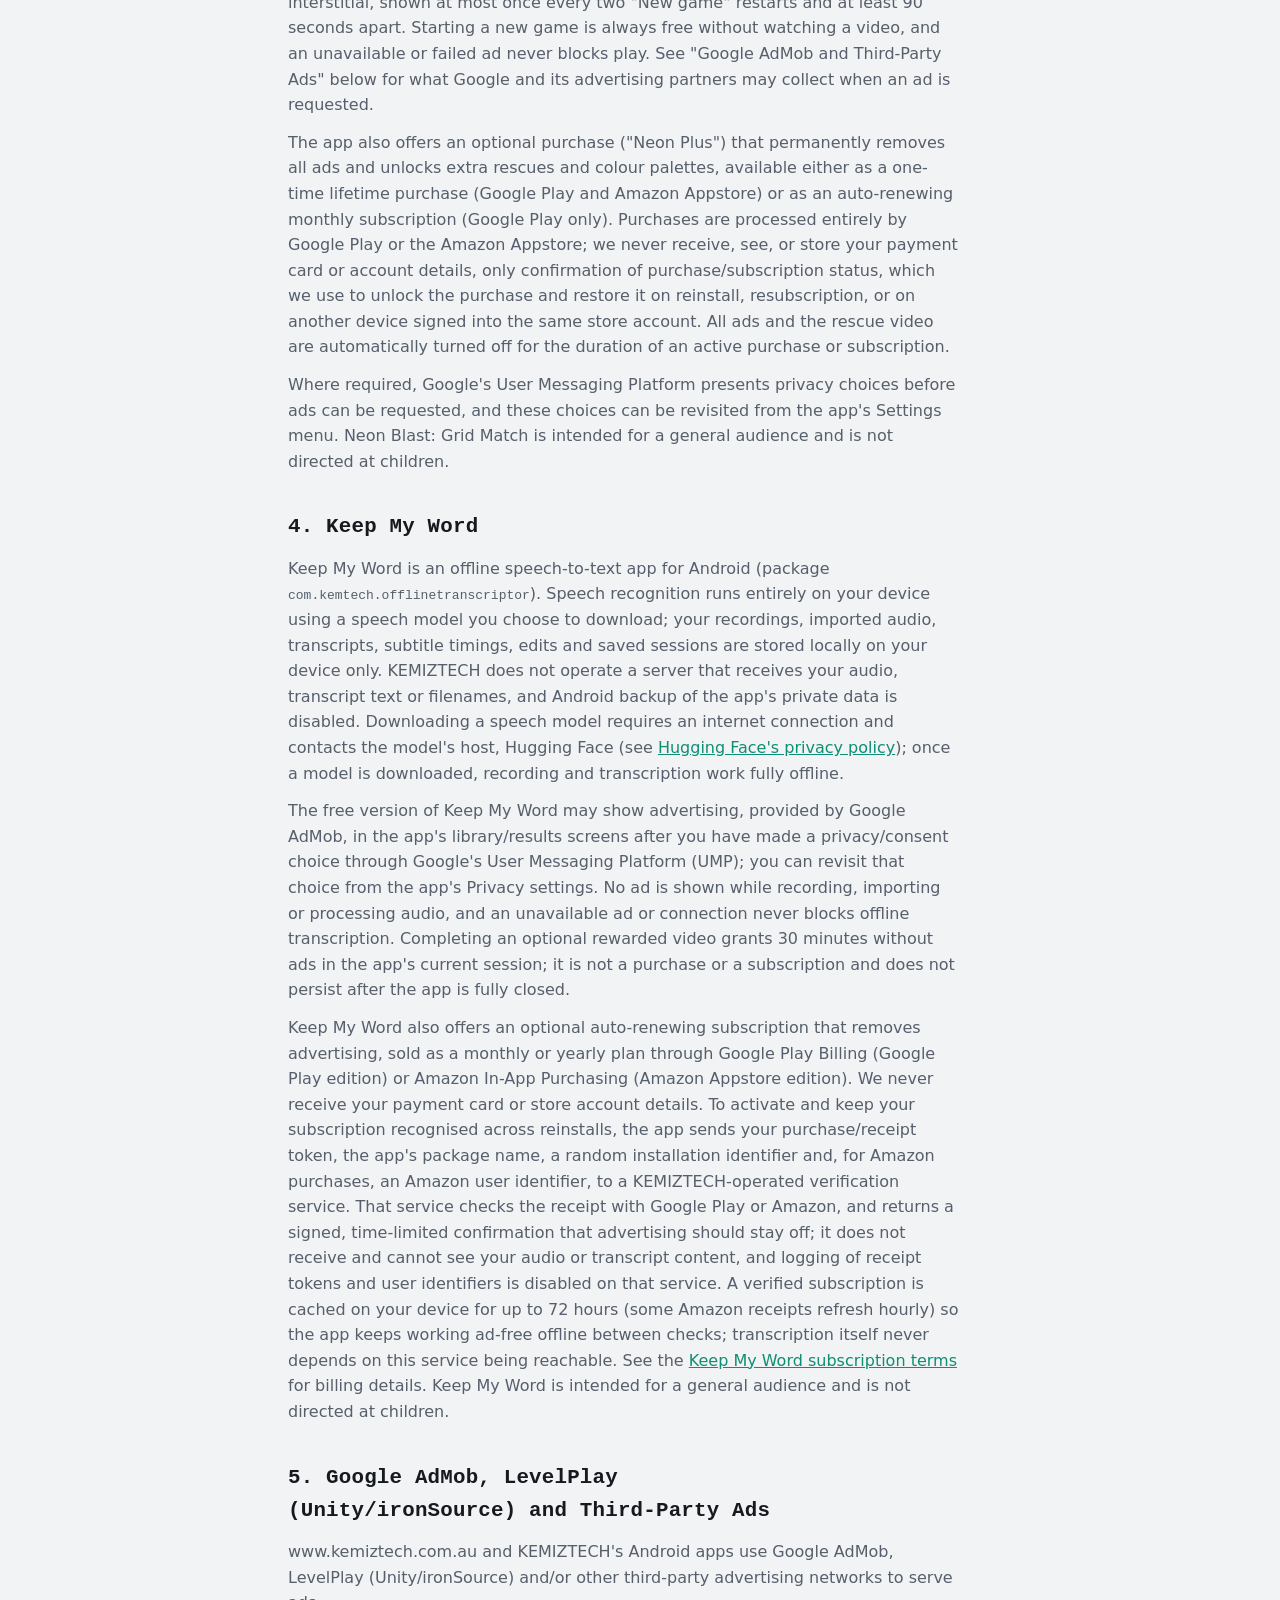
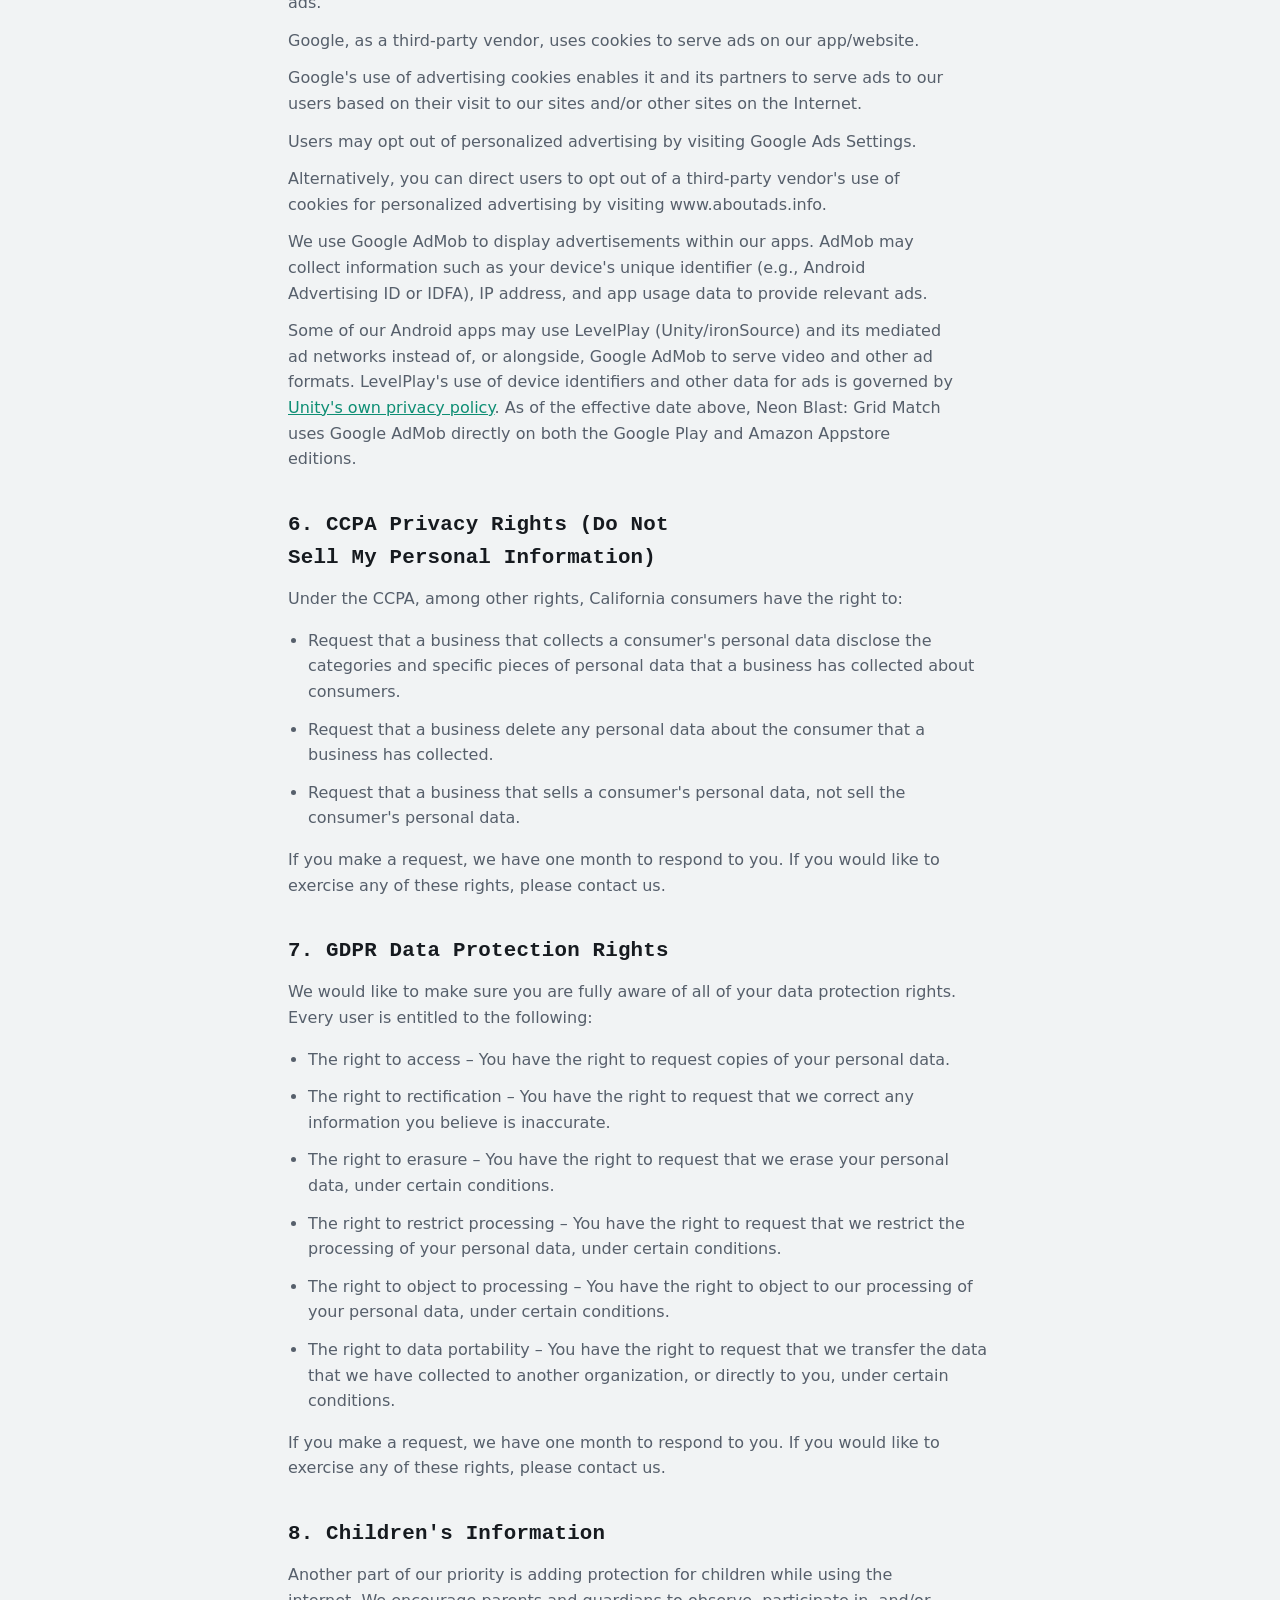
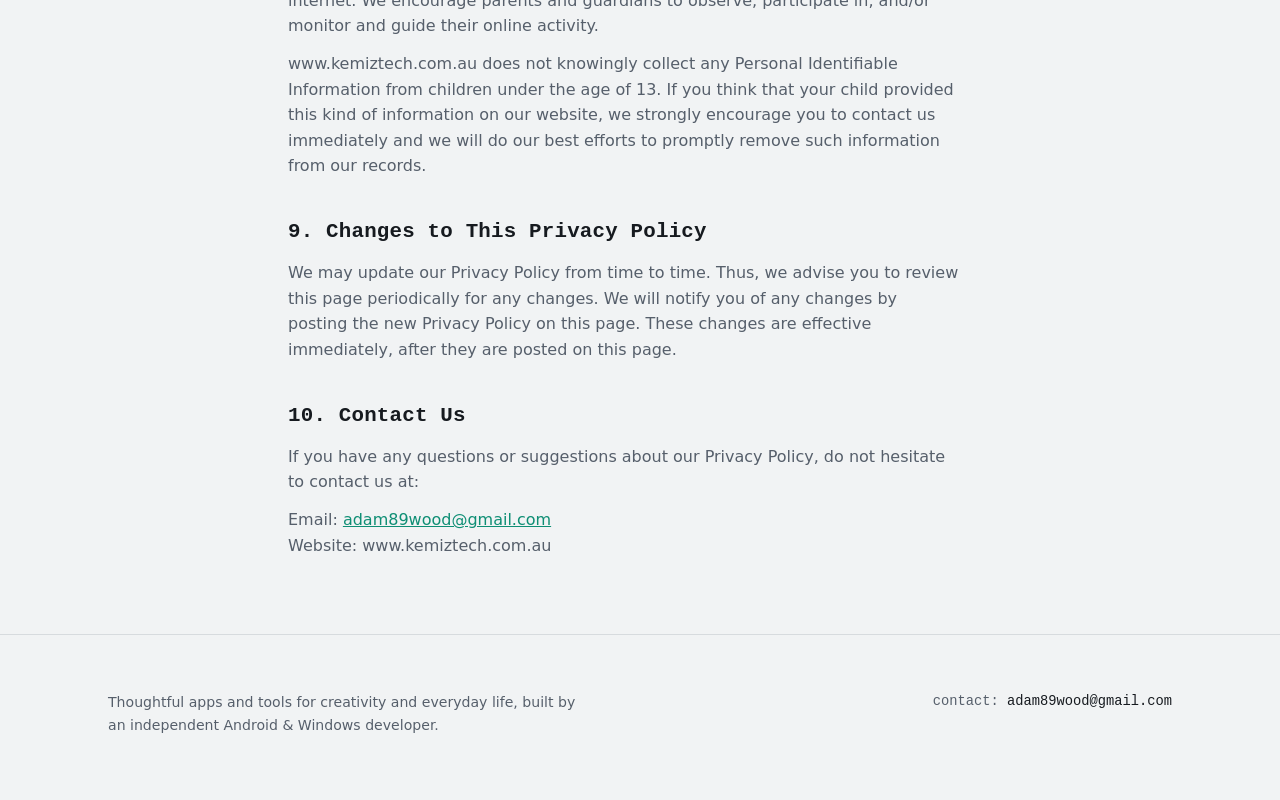
==== commit 38674384: "Update Neon Blast privacy policy for banner/interstitial ads and monthly subscription Also corrects " ====
--- a/docs/privacy-policy.html
+++ b/docs/privacy-policy.html
@@ -25,7 +25,7 @@
 <section>
 <div class="wrap prose">
 <h1 class="section-title">Privacy Policy</h1>
-<p class="eyebrow">Effective Date: 19/11/2026</p>
+<p class="eyebrow">Effective Date: 26/11/2026</p>
 
 <p>At KEMIZTECH, accessible from www.kemiztech.com.au, one of our main priorities is the privacy of our visitors. This Privacy Policy document contains types of information that is collected and recorded by www.kemiztech.com.au and how we use it. It also covers the Android apps published by KEMIZTECH, including Neon Drop: Physics Arcade, Neon Blast: Grid Match and Keep My Word.</p>
 <p>If you have additional questions or require more information about our Privacy Policy, do not hesitate to contact us at <a href="mailto:adam89wood@gmail.com">adam89wood@gmail.com</a>.</p>
@@ -42,9 +42,9 @@
 
 <h2>3. Neon Blast: Grid Match</h2>
 <p>Neon Blast: Grid Match is an offline 8 × 8 block-puzzle game for Android. You can play without creating an account. The app stores your saved board, pieces, score and preferences locally on your device only; KEMIZTECH does not operate a game account database or a gameplay analytics server for this app.</p>
-<p>The Google Play edition offers one optional rewarded video per game, provided by Google AdMob, that clears a small area of the board as a "rescue" when no more pieces fit. The Amazon Appstore edition offers the same optional rescue video through LevelPlay (Unity/ironSource) and its mediated ad networks instead of Google AdMob. Starting a new game is always free without watching a video. See "Google AdMob, LevelPlay (Unity/ironSource) and Third-Party Ads" below, and Unity's own privacy policy, for what these providers may collect when a video is requested.</p>
-<p>The app also offers an optional one-time in-app purchase ("Neon Plus") that permanently removes ads and unlocks extra rescues and colour palettes. Purchases are processed entirely by Google Play or the Amazon Appstore; we never receive, see, or store your payment card or account details, only confirmation of purchase and entitlement status, which we use to unlock the purchase and restore it on reinstall or on another device signed into the same store account.</p>
-<p>Where required, Google's User Messaging Platform (Google edition) or LevelPlay's consent settings (Amazon edition) presents privacy choices before a video can be requested, and these choices can be revisited from the app's Settings menu. Neon Blast: Grid Match is intended for a general audience and is not directed at children.</p>
+<p>Both the Google Play and Amazon Appstore editions use Google AdMob directly (not LevelPlay/Unity/ironSource) to show: an optional rewarded video per game that clears a small area of the board as a "rescue" when no more pieces fit; a small banner shown below the board during play; and an occasional full-screen interstitial, shown at most once every two "New game" restarts and at least 90 seconds apart. Starting a new game is always free without watching a video, and an unavailable or failed ad never blocks play. See "Google AdMob and Third-Party Ads" below for what Google and its advertising partners may collect when an ad is requested.</p>
+<p>The app also offers an optional purchase ("Neon Plus") that permanently removes all ads and unlocks extra rescues and colour palettes, available either as a one-time lifetime purchase (Google Play and Amazon Appstore) or as an auto-renewing monthly subscription (Google Play only). Purchases are processed entirely by Google Play or the Amazon Appstore; we never receive, see, or store your payment card or account details, only confirmation of purchase/subscription status, which we use to unlock the purchase and restore it on reinstall, resubscription, or on another device signed into the same store account. All ads and the rescue video are automatically turned off for the duration of an active purchase or subscription.</p>
+<p>Where required, Google's User Messaging Platform presents privacy choices before ads can be requested, and these choices can be revisited from the app's Settings menu. Neon Blast: Grid Match is intended for a general audience and is not directed at children.</p>
 
 <h2>4. Keep My Word</h2>
 <p>Keep My Word is an offline speech-to-text app for Android (package <code>com.kemtech.offlinetranscriptor</code>). Speech recognition runs entirely on your device using a speech model you choose to download; your recordings, imported audio, transcripts, subtitle timings, edits and saved sessions are stored locally on your device only. KEMIZTECH does not operate a server that receives your audio, transcript text or filenames, and Android backup of the app's private data is disabled. Downloading a speech model requires an internet connection and contacts the model's host, Hugging Face (see <a href="https://huggingface.co/privacy">Hugging Face's privacy policy</a>); once a model is downloaded, recording and transcription work fully offline.</p>
@@ -58,7 +58,7 @@
 <p>Users may opt out of personalized advertising by visiting Google Ads Settings.</p>
 <p>Alternatively, you can direct users to opt out of a third-party vendor's use of cookies for personalized advertising by visiting www.aboutads.info.</p>
 <p>We use Google AdMob to display advertisements within our apps. AdMob may collect information such as your device's unique identifier (e.g., Android Advertising ID or IDFA), IP address, and app usage data to provide relevant ads.</p>
-<p>Some of our Android apps (for example, the Amazon Appstore edition of Neon Blast: Grid Match) use LevelPlay (Unity/ironSource) and its mediated ad networks instead of Google AdMob to serve video and other ad formats. LevelPlay's use of device identifiers and other data for ads is governed by <a href="https://unity.com/legal/privacy-policy">Unity's own privacy policy</a>.</p>
+<p>Some of our Android apps may use LevelPlay (Unity/ironSource) and its mediated ad networks instead of, or alongside, Google AdMob to serve video and other ad formats. LevelPlay's use of device identifiers and other data for ads is governed by <a href="https://unity.com/legal/privacy-policy">Unity's own privacy policy</a>. As of the effective date above, Neon Blast: Grid Match uses Google AdMob directly on both the Google Play and Amazon Appstore editions.</p>
 
 <h2>6. CCPA Privacy Rights (Do Not Sell My Personal Information)</h2>
 <p>Under the CCPA, among other rights, California consumers have the right to:</p>
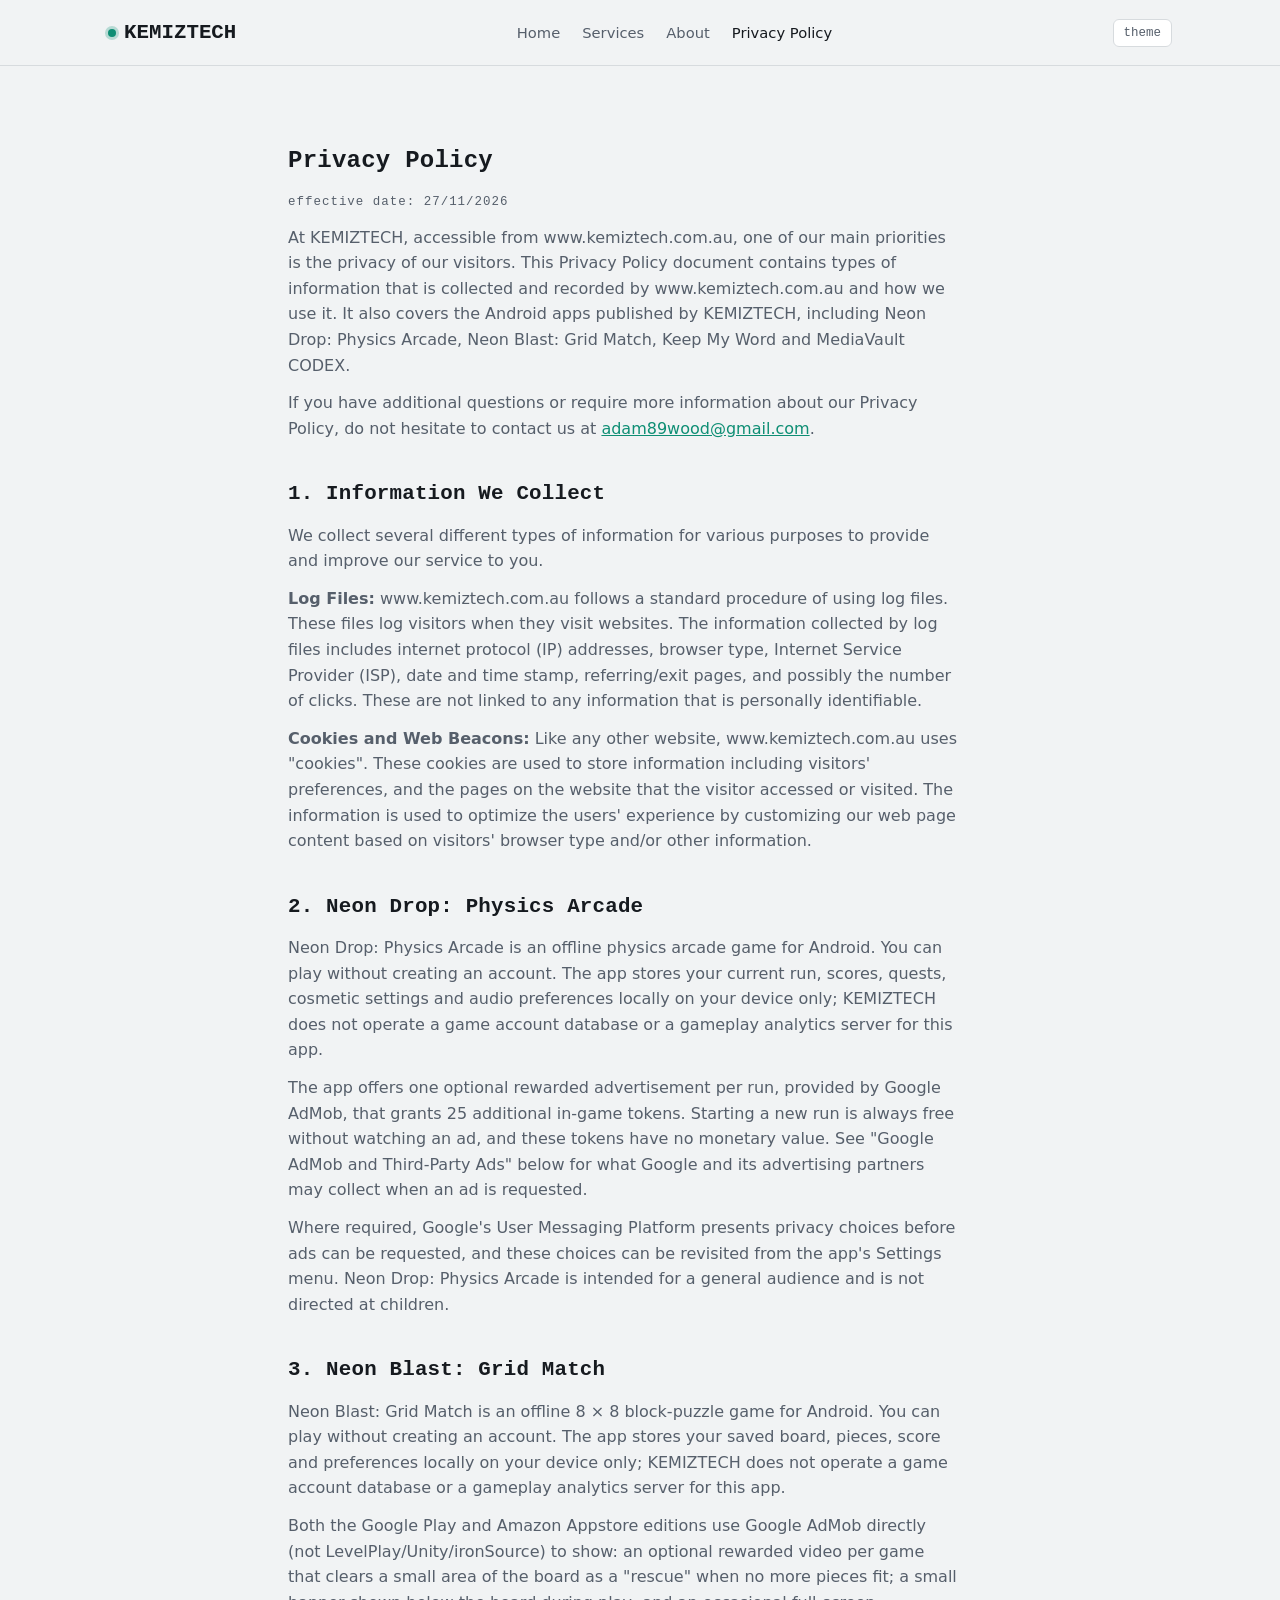
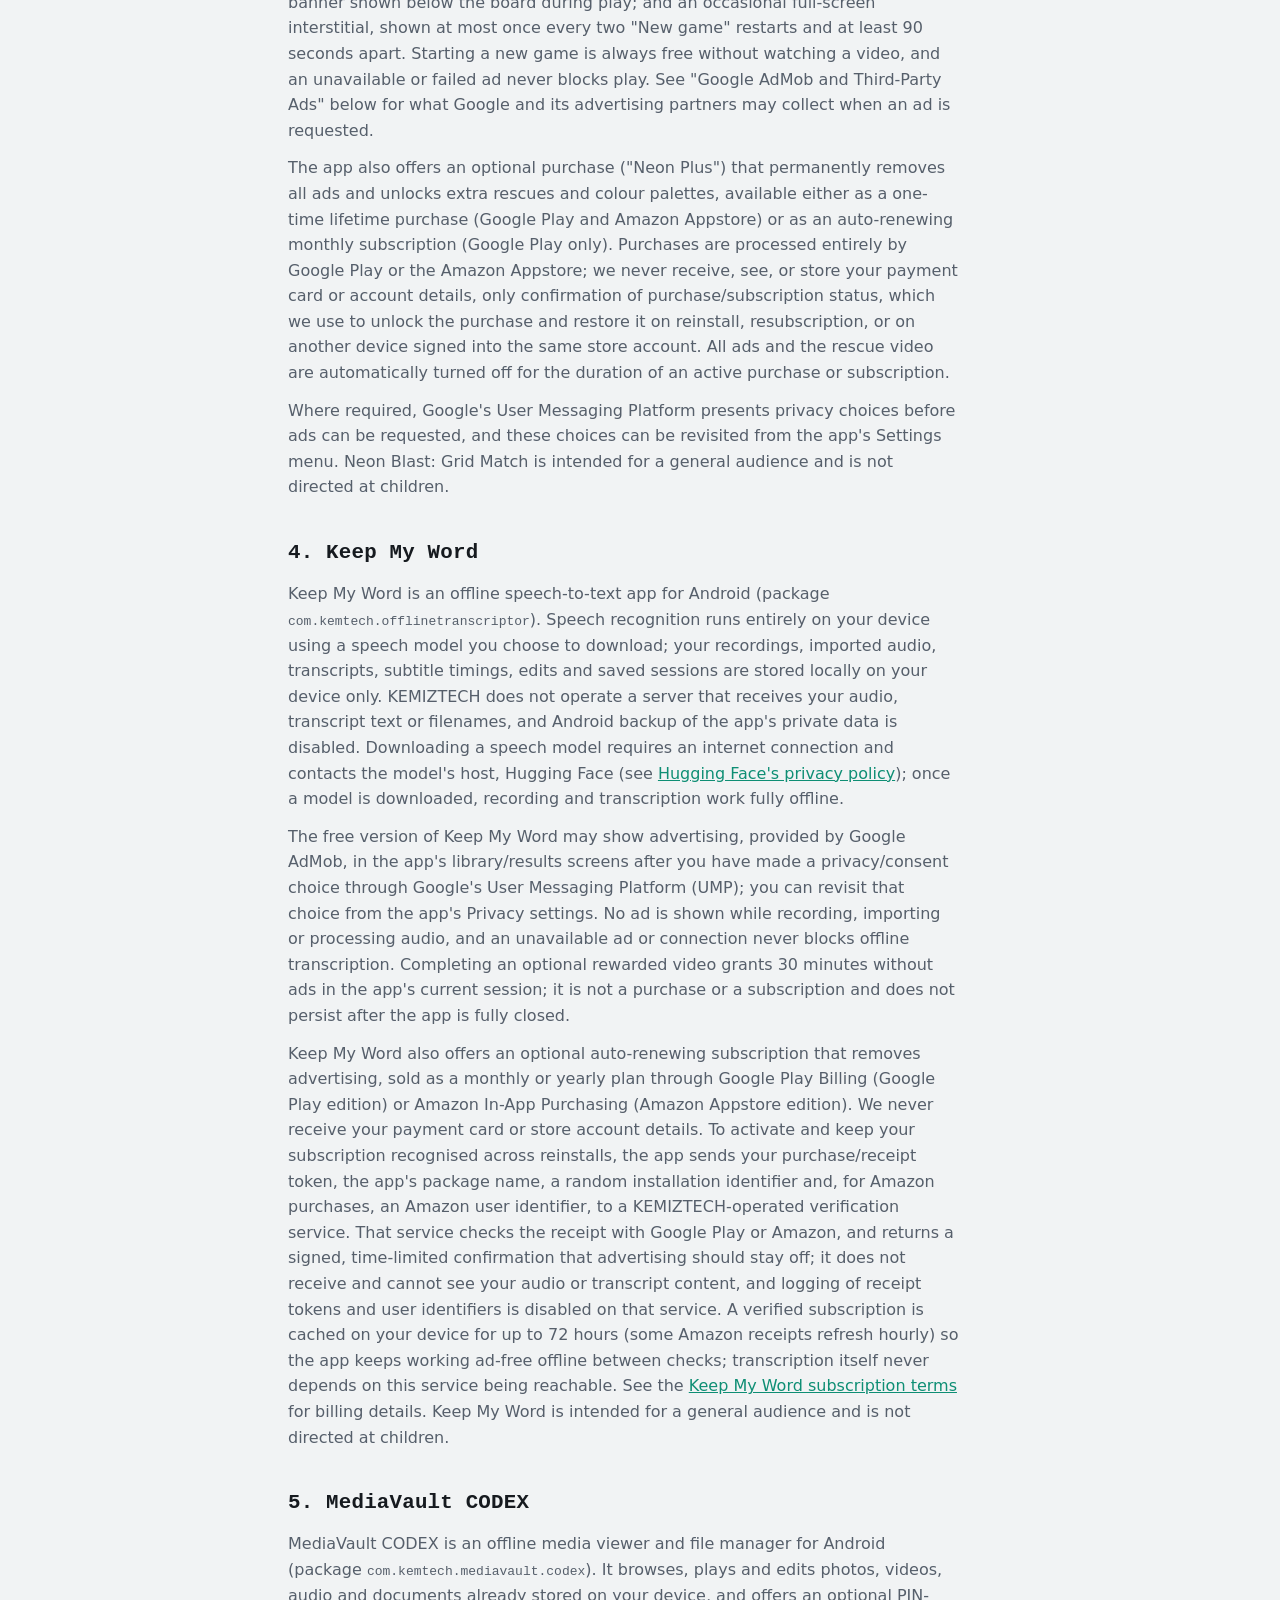
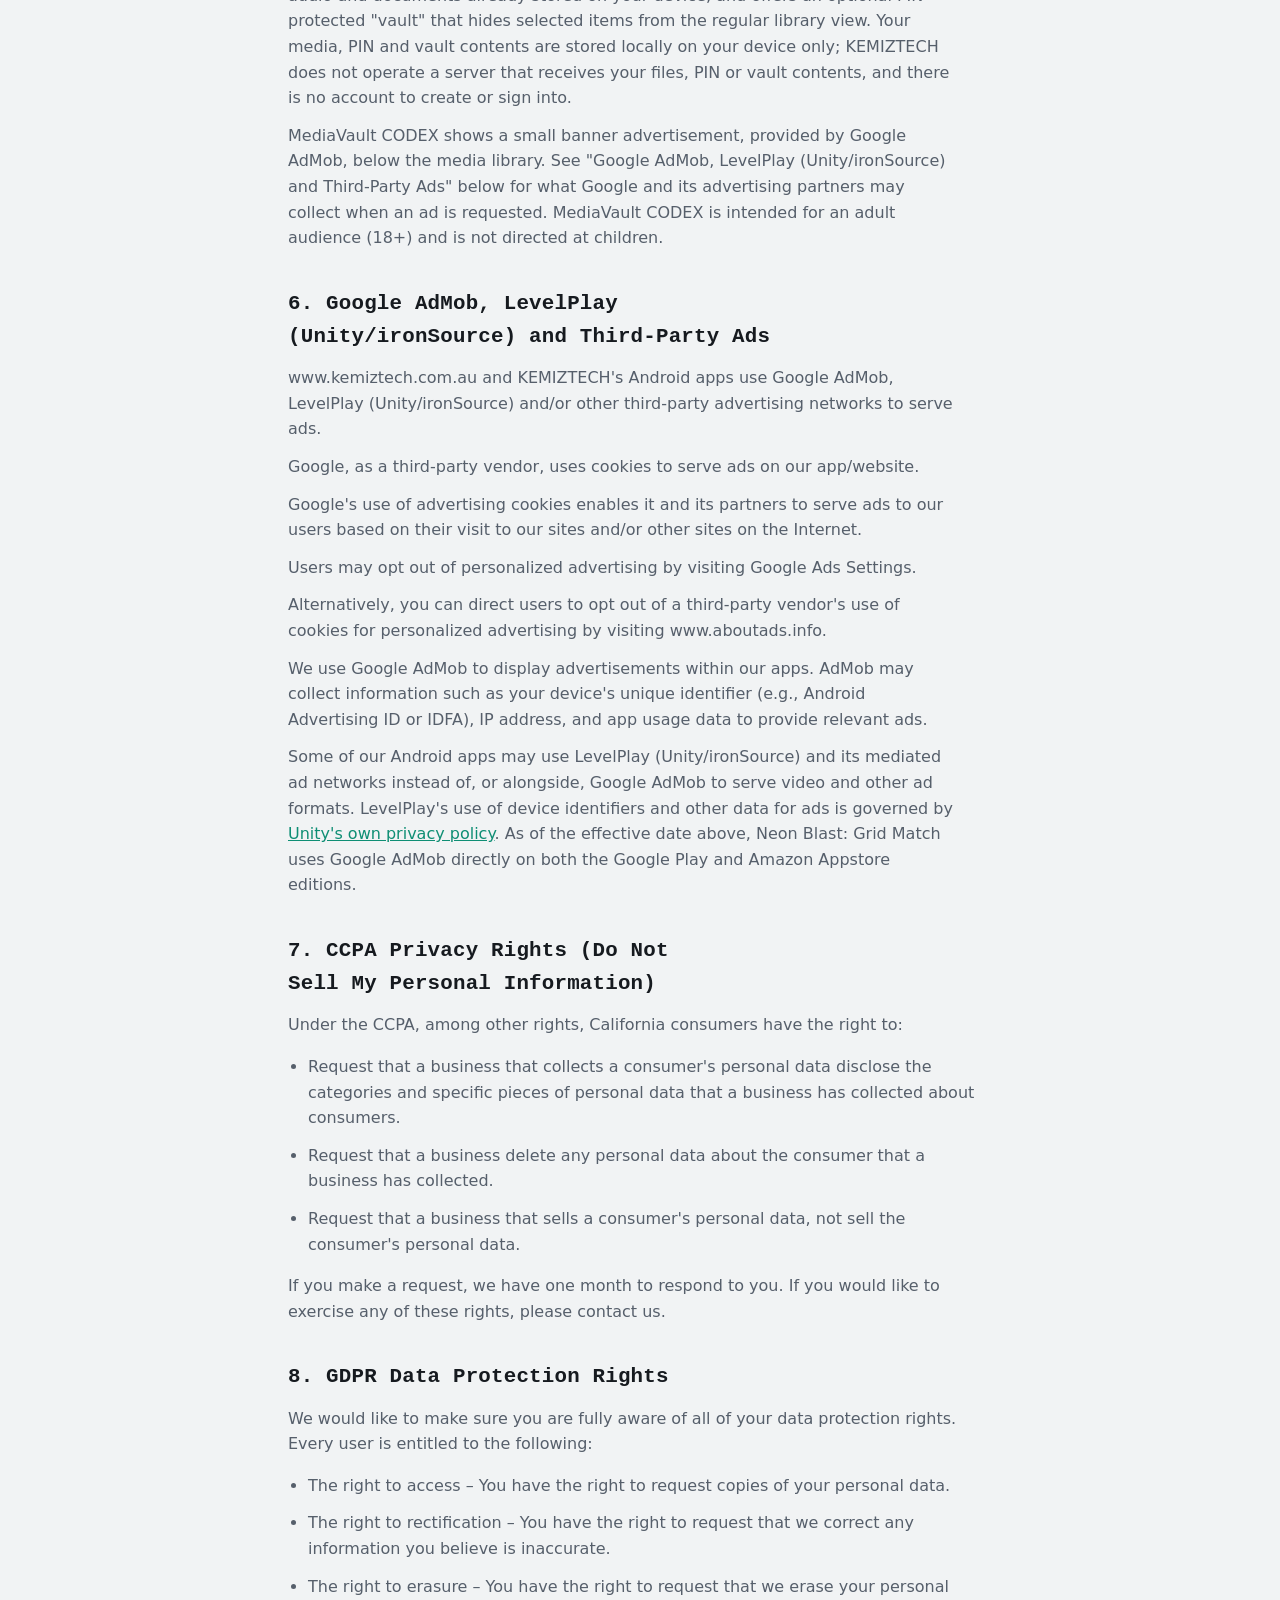
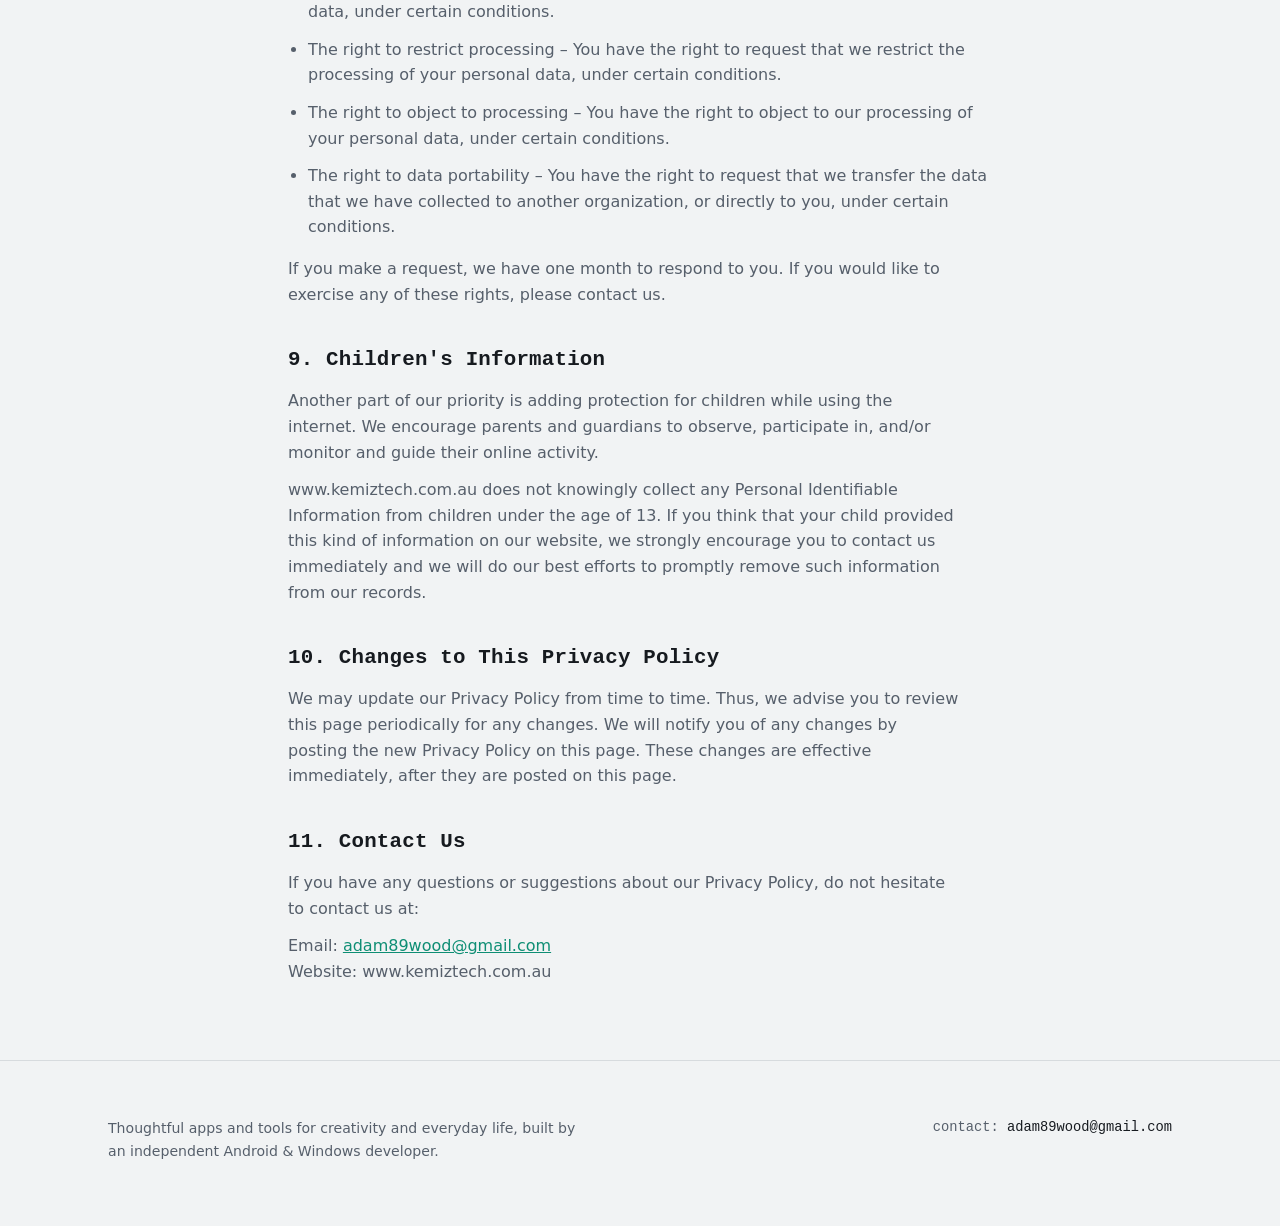
==== commit 88f8635b: "Add MediaVault CODEX privacy disclosure Document the app's local-only vault storage and AdMob banner" ====
--- a/docs/privacy-policy.html
+++ b/docs/privacy-policy.html
@@ -25,9 +25,9 @@
 <section>
 <div class="wrap prose">
 <h1 class="section-title">Privacy Policy</h1>
-<p class="eyebrow">Effective Date: 26/11/2026</p>
+<p class="eyebrow">Effective Date: 27/11/2026</p>
 
-<p>At KEMIZTECH, accessible from www.kemiztech.com.au, one of our main priorities is the privacy of our visitors. This Privacy Policy document contains types of information that is collected and recorded by www.kemiztech.com.au and how we use it. It also covers the Android apps published by KEMIZTECH, including Neon Drop: Physics Arcade, Neon Blast: Grid Match and Keep My Word.</p>
+<p>At KEMIZTECH, accessible from www.kemiztech.com.au, one of our main priorities is the privacy of our visitors. This Privacy Policy document contains types of information that is collected and recorded by www.kemiztech.com.au and how we use it. It also covers the Android apps published by KEMIZTECH, including Neon Drop: Physics Arcade, Neon Blast: Grid Match, Keep My Word and MediaVault CODEX.</p>
 <p>If you have additional questions or require more information about our Privacy Policy, do not hesitate to contact us at <a href="mailto:adam89wood@gmail.com">adam89wood@gmail.com</a>.</p>
 
 <h2>1. Information We Collect</h2>
@@ -51,7 +51,11 @@
 <p>The free version of Keep My Word may show advertising, provided by Google AdMob, in the app's library/results screens after you have made a privacy/consent choice through Google's User Messaging Platform (UMP); you can revisit that choice from the app's Privacy settings. No ad is shown while recording, importing or processing audio, and an unavailable ad or connection never blocks offline transcription. Completing an optional rewarded video grants 30 minutes without ads in the app's current session; it is not a purchase or a subscription and does not persist after the app is fully closed.</p>
 <p>Keep My Word also offers an optional auto-renewing subscription that removes advertising, sold as a monthly or yearly plan through Google Play Billing (Google Play edition) or Amazon In-App Purchasing (Amazon Appstore edition). We never receive your payment card or store account details. To activate and keep your subscription recognised across reinstalls, the app sends your purchase/receipt token, the app's package name, a random installation identifier and, for Amazon purchases, an Amazon user identifier, to a KEMIZTECH-operated verification service. That service checks the receipt with Google Play or Amazon, and returns a signed, time-limited confirmation that advertising should stay off; it does not receive and cannot see your audio or transcript content, and logging of receipt tokens and user identifiers is disabled on that service. A verified subscription is cached on your device for up to 72 hours (some Amazon receipts refresh hourly) so the app keeps working ad-free offline between checks; transcription itself never depends on this service being reachable. See the <a href="/keep-my-word-terms.html">Keep My Word subscription terms</a> for billing details. Keep My Word is intended for a general audience and is not directed at children.</p>
 
-<h2>5. Google AdMob, LevelPlay (Unity/ironSource) and Third-Party Ads</h2>
+<h2>5. MediaVault CODEX</h2>
+<p>MediaVault CODEX is an offline media viewer and file manager for Android (package <code>com.kemtech.mediavault.codex</code>). It browses, plays and edits photos, videos, audio and documents already stored on your device, and offers an optional PIN-protected "vault" that hides selected items from the regular library view. Your media, PIN and vault contents are stored locally on your device only; KEMIZTECH does not operate a server that receives your files, PIN or vault contents, and there is no account to create or sign into.</p>
+<p>MediaVault CODEX shows a small banner advertisement, provided by Google AdMob, below the media library. See "Google AdMob, LevelPlay (Unity/ironSource) and Third-Party Ads" below for what Google and its advertising partners may collect when an ad is requested. MediaVault CODEX is intended for an adult audience (18+) and is not directed at children.</p>
+
+<h2>6. Google AdMob, LevelPlay (Unity/ironSource) and Third-Party Ads</h2>
 <p>www.kemiztech.com.au and KEMIZTECH's Android apps use Google AdMob, LevelPlay (Unity/ironSource) and/or other third-party advertising networks to serve ads.</p>
 <p>Google, as a third-party vendor, uses cookies to serve ads on our app/website.</p>
 <p>Google's use of advertising cookies enables it and its partners to serve ads to our users based on their visit to our sites and/or other sites on the Internet.</p>
@@ -60,7 +64,7 @@
 <p>We use Google AdMob to display advertisements within our apps. AdMob may collect information such as your device's unique identifier (e.g., Android Advertising ID or IDFA), IP address, and app usage data to provide relevant ads.</p>
 <p>Some of our Android apps may use LevelPlay (Unity/ironSource) and its mediated ad networks instead of, or alongside, Google AdMob to serve video and other ad formats. LevelPlay's use of device identifiers and other data for ads is governed by <a href="https://unity.com/legal/privacy-policy">Unity's own privacy policy</a>. As of the effective date above, Neon Blast: Grid Match uses Google AdMob directly on both the Google Play and Amazon Appstore editions.</p>
 
-<h2>6. CCPA Privacy Rights (Do Not Sell My Personal Information)</h2>
+<h2>7. CCPA Privacy Rights (Do Not Sell My Personal Information)</h2>
 <p>Under the CCPA, among other rights, California consumers have the right to:</p>
 <ul>
 <li>Request that a business that collects a consumer's personal data disclose the categories and specific pieces of personal data that a business has collected about consumers.</li>
@@ -69,7 +73,7 @@
 </ul>
 <p>If you make a request, we have one month to respond to you. If you would like to exercise any of these rights, please contact us.</p>
 
-<h2>7. GDPR Data Protection Rights</h2>
+<h2>8. GDPR Data Protection Rights</h2>
 <p>We would like to make sure you are fully aware of all of your data protection rights. Every user is entitled to the following:</p>
 <ul>
 <li>The right to access – You have the right to request copies of your personal data.</li>
@@ -81,14 +85,14 @@
 </ul>
 <p>If you make a request, we have one month to respond to you. If you would like to exercise any of these rights, please contact us.</p>
 
-<h2>8. Children's Information</h2>
+<h2>9. Children's Information</h2>
 <p>Another part of our priority is adding protection for children while using the internet. We encourage parents and guardians to observe, participate in, and/or monitor and guide their online activity.</p>
 <p>www.kemiztech.com.au does not knowingly collect any Personal Identifiable Information from children under the age of 13. If you think that your child provided this kind of information on our website, we strongly encourage you to contact us immediately and we will do our best efforts to promptly remove such information from our records.</p>
 
-<h2>9. Changes to This Privacy Policy</h2>
+<h2>10. Changes to This Privacy Policy</h2>
 <p>We may update our Privacy Policy from time to time. Thus, we advise you to review this page periodically for any changes. We will notify you of any changes by posting the new Privacy Policy on this page. These changes are effective immediately, after they are posted on this page.</p>
 
-<h2>10. Contact Us</h2>
+<h2>11. Contact Us</h2>
 <p>If you have any questions or suggestions about our Privacy Policy, do not hesitate to contact us at:</p>
 <p>Email: <a href="mailto:adam89wood@gmail.com">adam89wood@gmail.com</a><br>Website: www.kemiztech.com.au</p>
 </div>
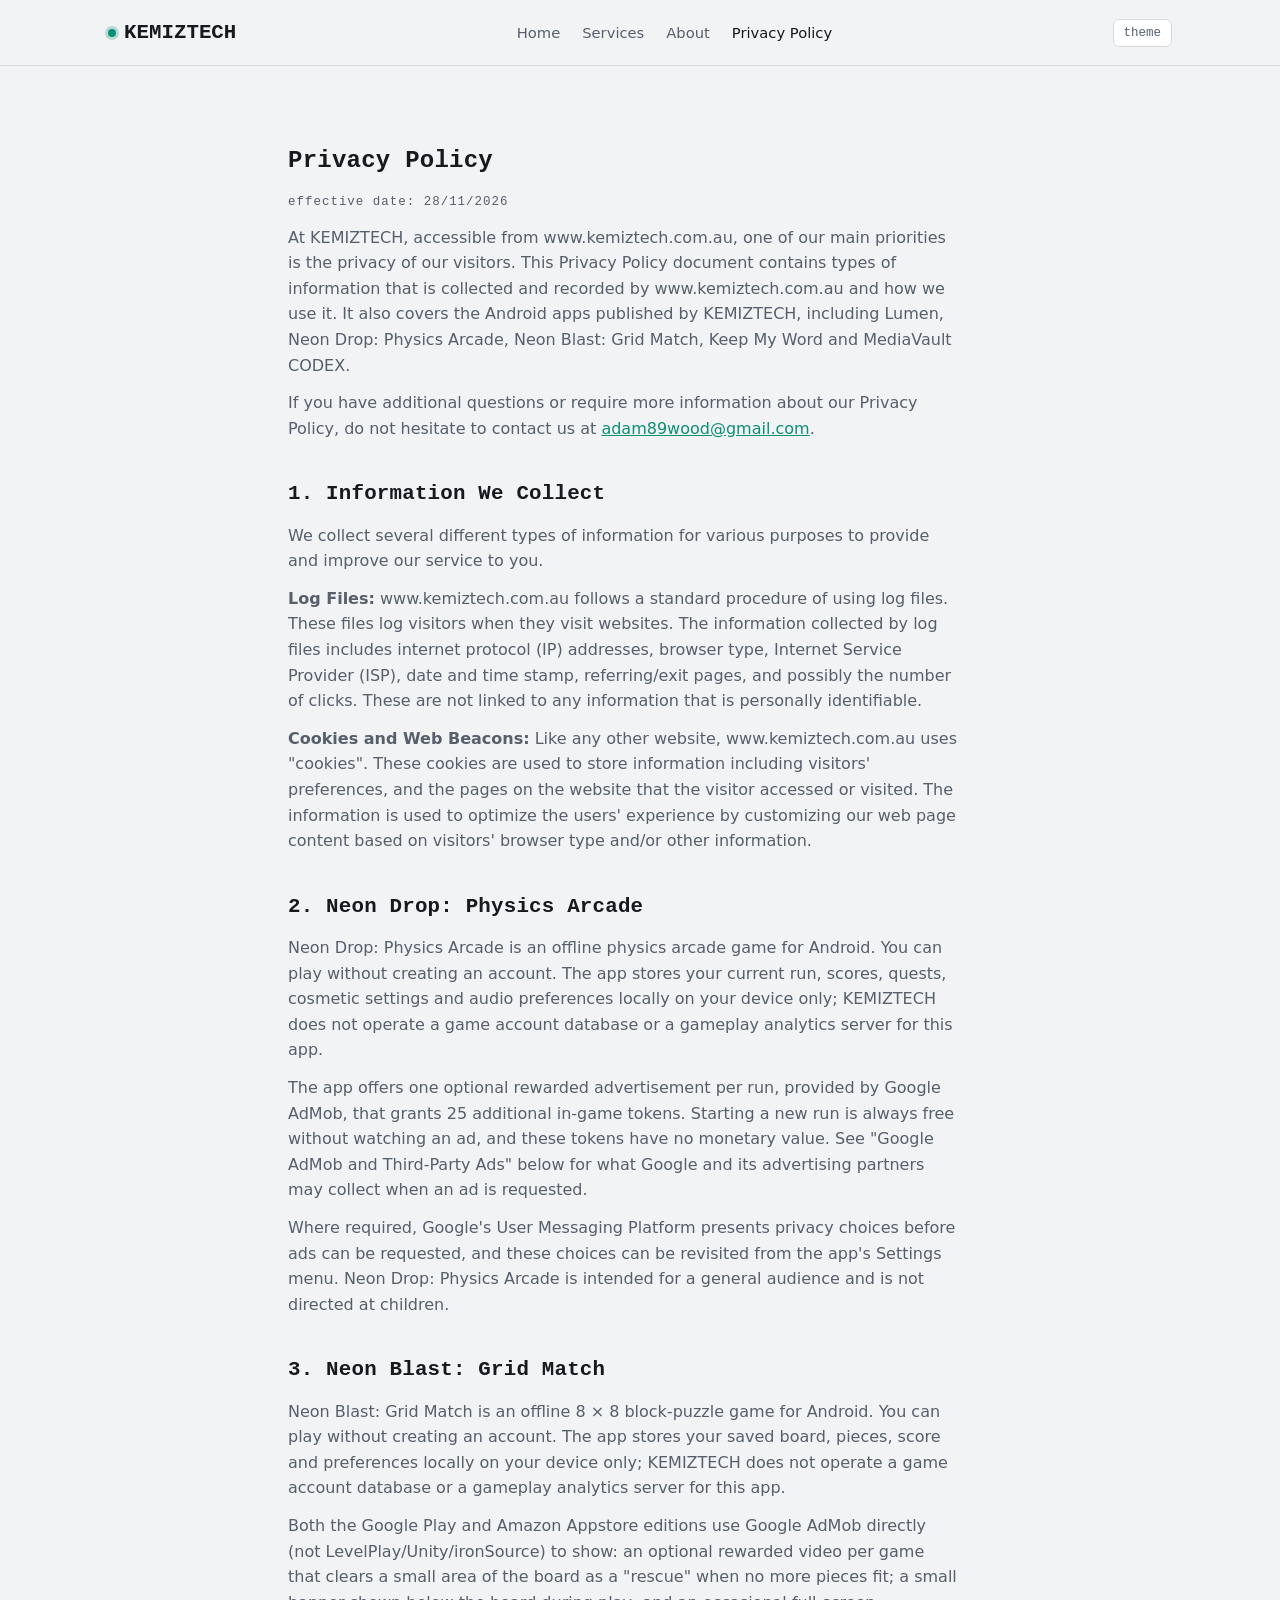
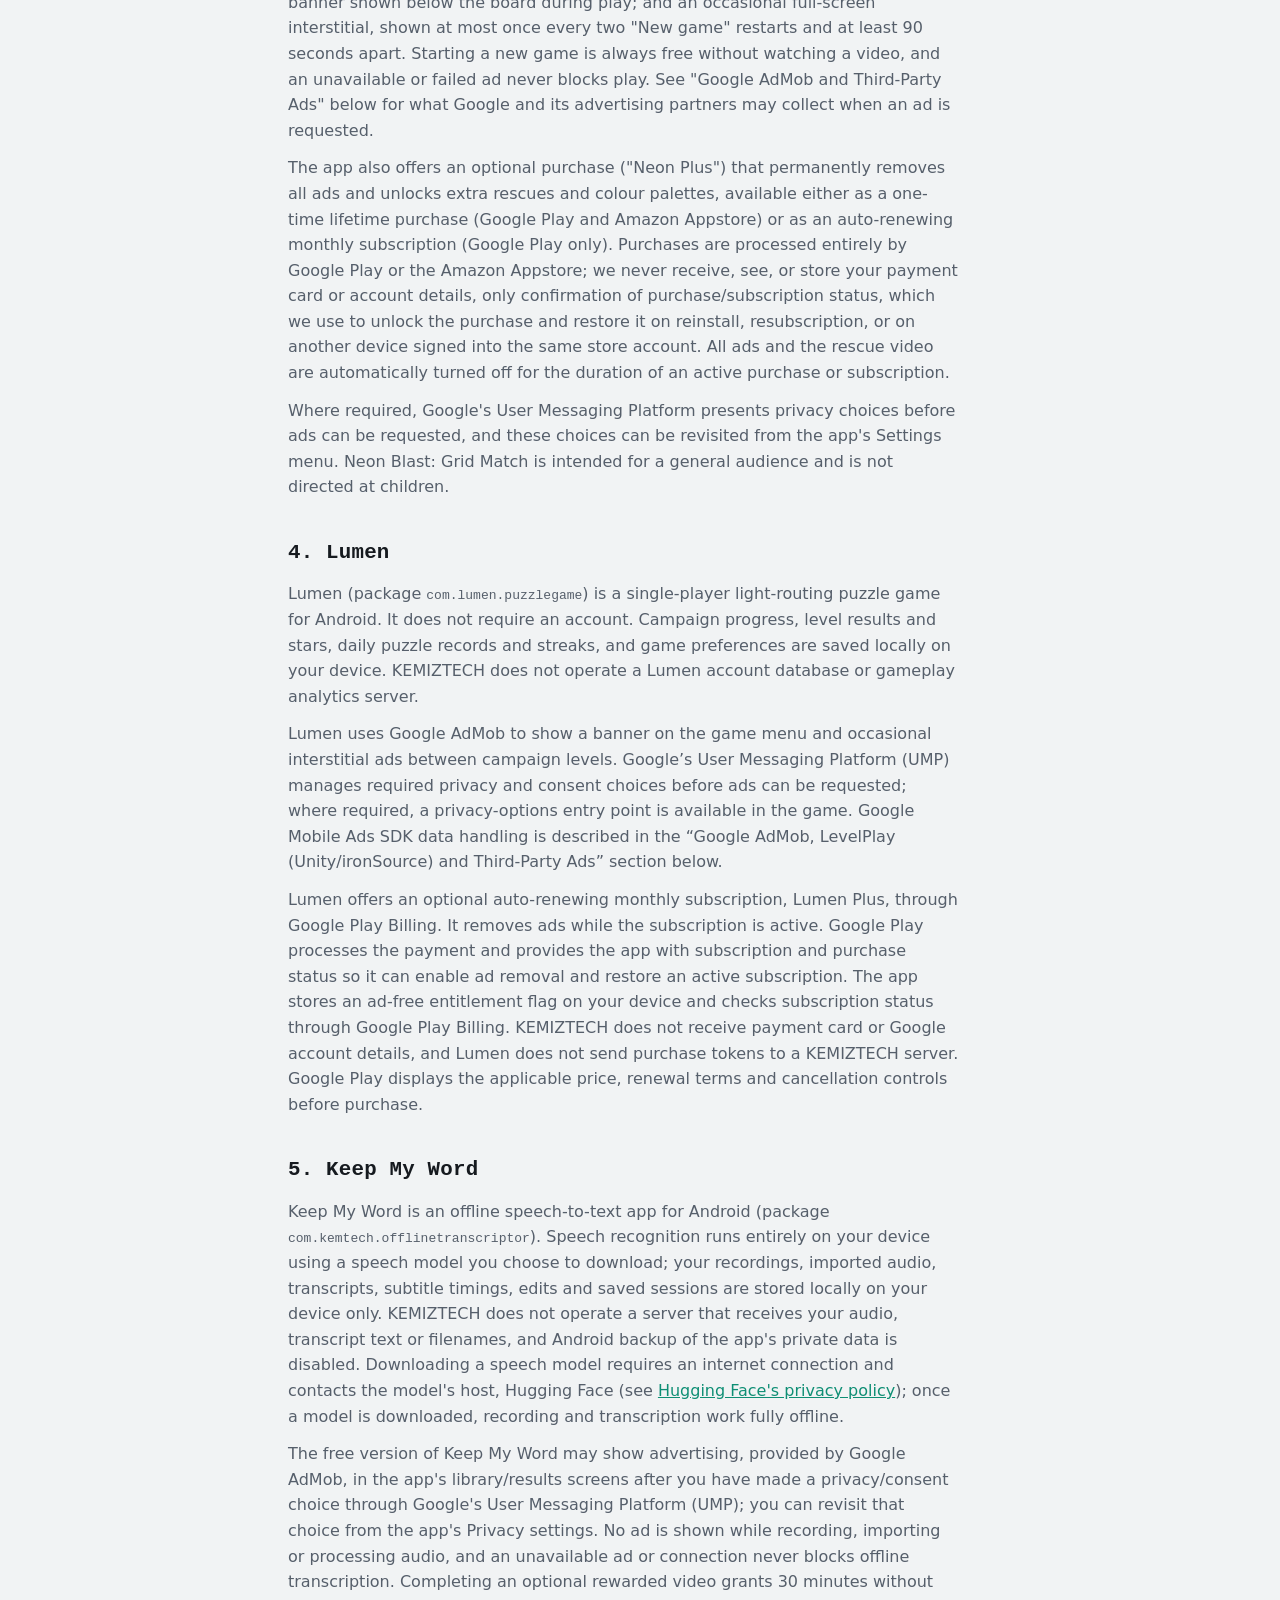
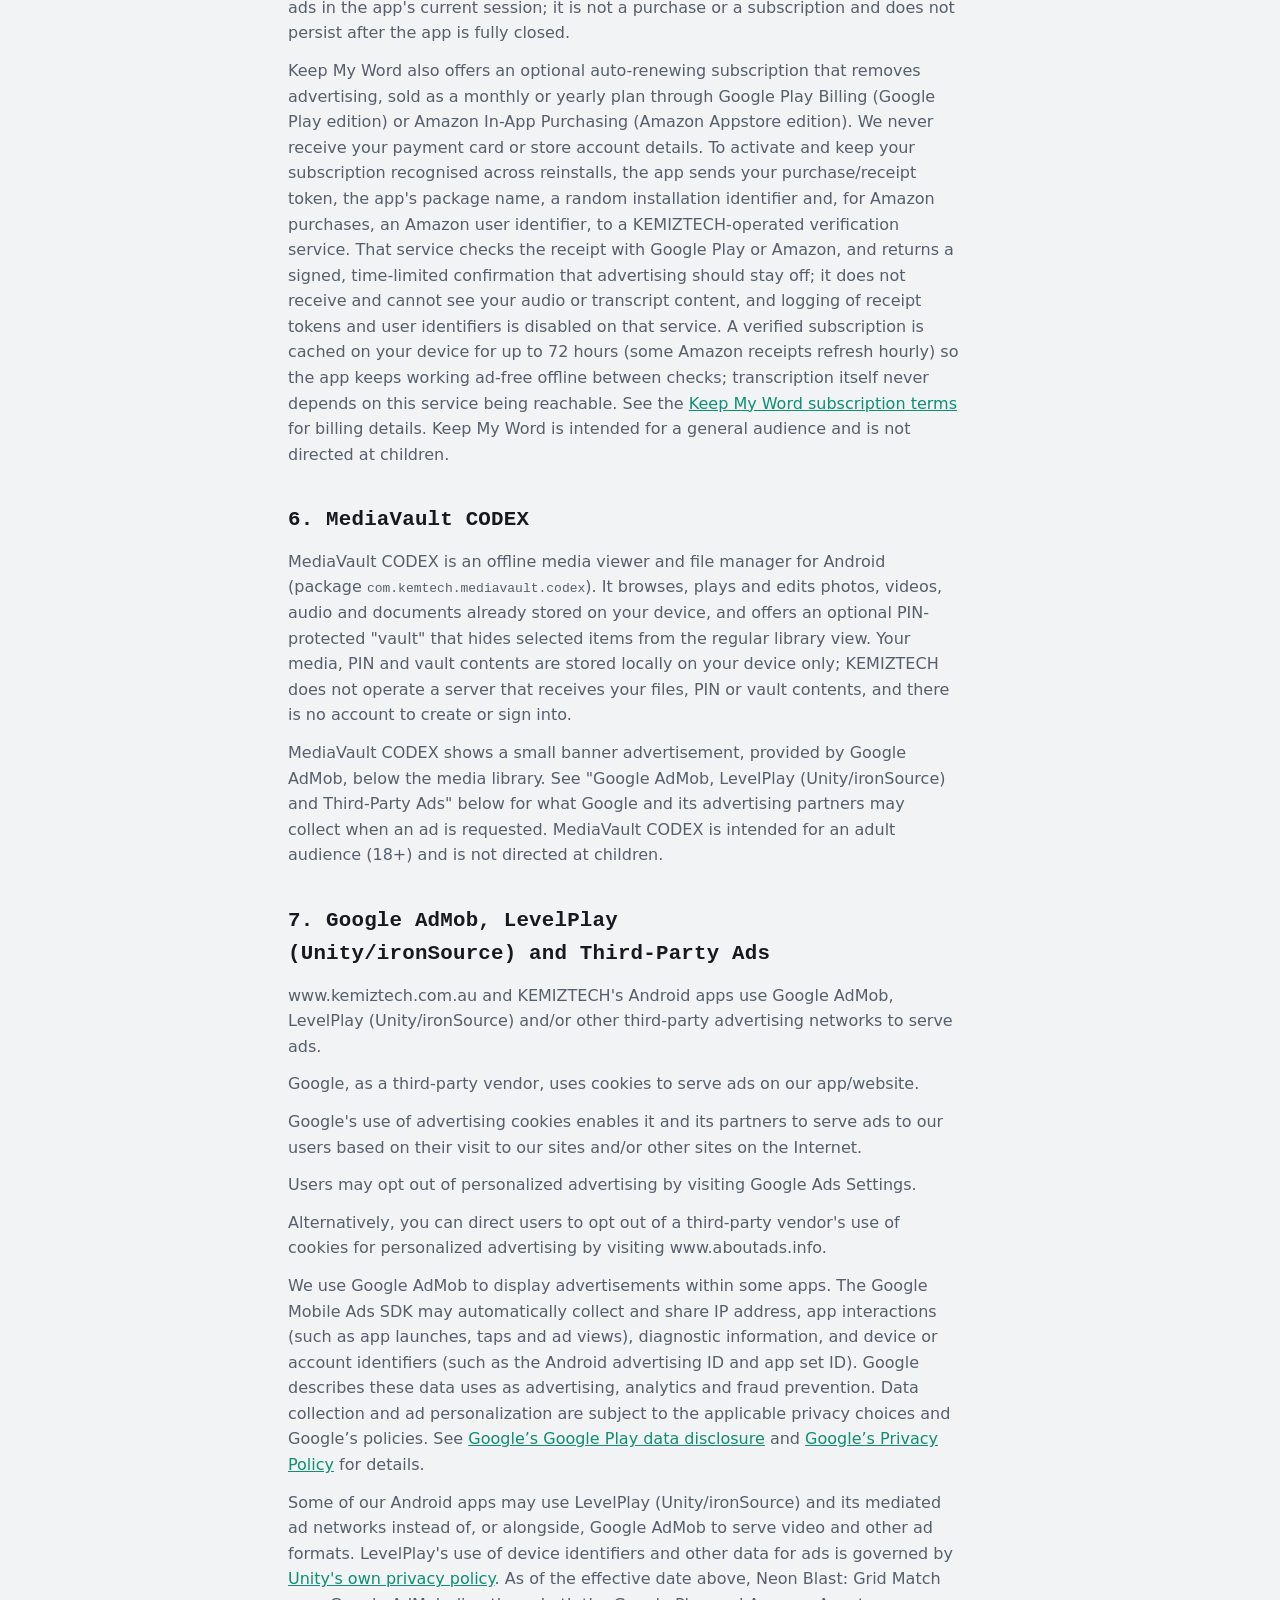
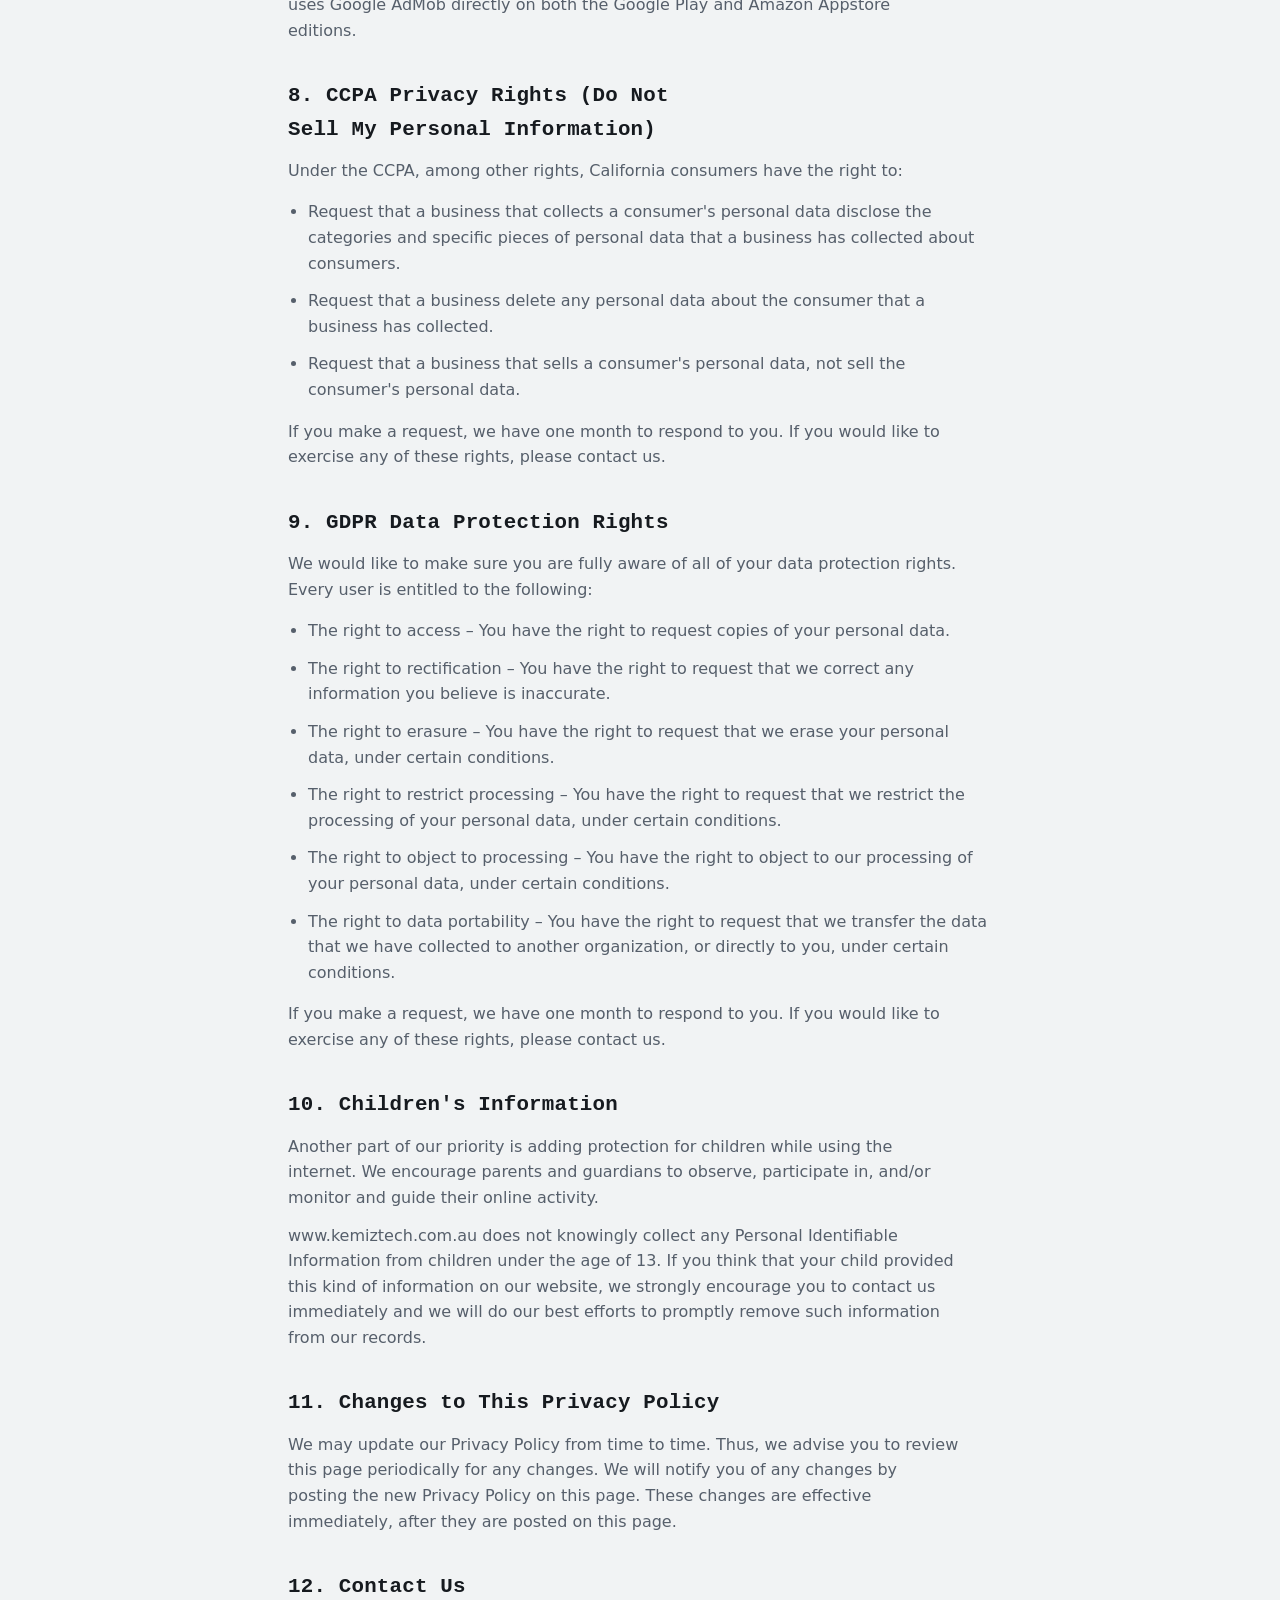
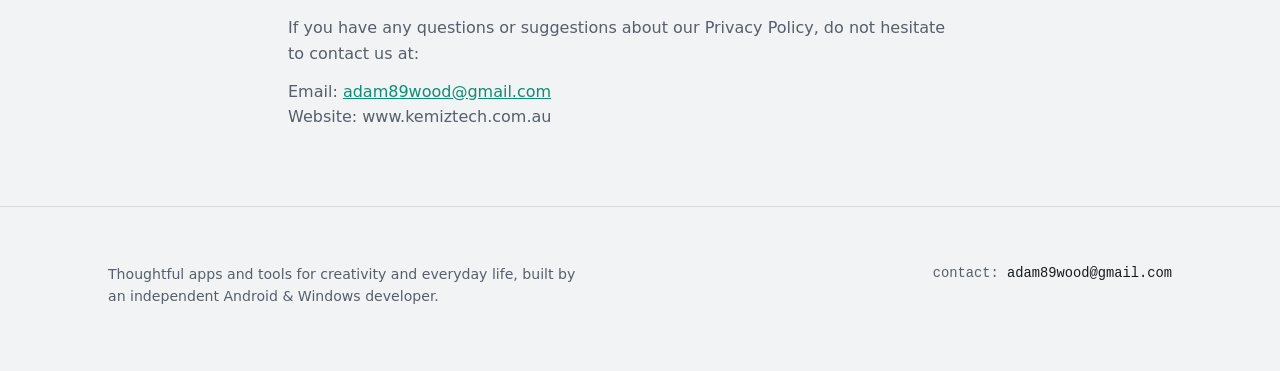
==== commit ebbaab8c: "Add Lumen privacy and app listing" ====
--- a/docs/privacy-policy.html
+++ b/docs/privacy-policy.html
@@ -25,9 +25,9 @@
 <section>
 <div class="wrap prose">
 <h1 class="section-title">Privacy Policy</h1>
-<p class="eyebrow">Effective Date: 27/11/2026</p>
+<p class="eyebrow">Effective Date: 28/11/2026</p>
 
-<p>At KEMIZTECH, accessible from www.kemiztech.com.au, one of our main priorities is the privacy of our visitors. This Privacy Policy document contains types of information that is collected and recorded by www.kemiztech.com.au and how we use it. It also covers the Android apps published by KEMIZTECH, including Neon Drop: Physics Arcade, Neon Blast: Grid Match, Keep My Word and MediaVault CODEX.</p>
+<p>At KEMIZTECH, accessible from www.kemiztech.com.au, one of our main priorities is the privacy of our visitors. This Privacy Policy document contains types of information that is collected and recorded by www.kemiztech.com.au and how we use it. It also covers the Android apps published by KEMIZTECH, including Lumen, Neon Drop: Physics Arcade, Neon Blast: Grid Match, Keep My Word and MediaVault CODEX.</p>
 <p>If you have additional questions or require more information about our Privacy Policy, do not hesitate to contact us at <a href="mailto:adam89wood@gmail.com">adam89wood@gmail.com</a>.</p>
 
 <h2>1. Information We Collect</h2>
@@ -46,25 +46,30 @@
 <p>The app also offers an optional purchase ("Neon Plus") that permanently removes all ads and unlocks extra rescues and colour palettes, available either as a one-time lifetime purchase (Google Play and Amazon Appstore) or as an auto-renewing monthly subscription (Google Play only). Purchases are processed entirely by Google Play or the Amazon Appstore; we never receive, see, or store your payment card or account details, only confirmation of purchase/subscription status, which we use to unlock the purchase and restore it on reinstall, resubscription, or on another device signed into the same store account. All ads and the rescue video are automatically turned off for the duration of an active purchase or subscription.</p>
 <p>Where required, Google's User Messaging Platform presents privacy choices before ads can be requested, and these choices can be revisited from the app's Settings menu. Neon Blast: Grid Match is intended for a general audience and is not directed at children.</p>
 
-<h2>4. Keep My Word</h2>
+<h2 id="lumen">4. Lumen</h2>
+<p>Lumen (package <code>com.lumen.puzzlegame</code>) is a single-player light-routing puzzle game for Android. It does not require an account. Campaign progress, level results and stars, daily puzzle records and streaks, and game preferences are saved locally on your device. KEMIZTECH does not operate a Lumen account database or gameplay analytics server.</p>
+<p>Lumen uses Google AdMob to show a banner on the game menu and occasional interstitial ads between campaign levels. Google’s User Messaging Platform (UMP) manages required privacy and consent choices before ads can be requested; where required, a privacy-options entry point is available in the game. Google Mobile Ads SDK data handling is described in the “Google AdMob, LevelPlay (Unity/ironSource) and Third-Party Ads” section below.</p>
+<p>Lumen offers an optional auto-renewing monthly subscription, Lumen Plus, through Google Play Billing. It removes ads while the subscription is active. Google Play processes the payment and provides the app with subscription and purchase status so it can enable ad removal and restore an active subscription. The app stores an ad-free entitlement flag on your device and checks subscription status through Google Play Billing. KEMIZTECH does not receive payment card or Google account details, and Lumen does not send purchase tokens to a KEMIZTECH server. Google Play displays the applicable price, renewal terms and cancellation controls before purchase.</p>
+
+<h2>5. Keep My Word</h2>
 <p>Keep My Word is an offline speech-to-text app for Android (package <code>com.kemtech.offlinetranscriptor</code>). Speech recognition runs entirely on your device using a speech model you choose to download; your recordings, imported audio, transcripts, subtitle timings, edits and saved sessions are stored locally on your device only. KEMIZTECH does not operate a server that receives your audio, transcript text or filenames, and Android backup of the app's private data is disabled. Downloading a speech model requires an internet connection and contacts the model's host, Hugging Face (see <a href="https://huggingface.co/privacy">Hugging Face's privacy policy</a>); once a model is downloaded, recording and transcription work fully offline.</p>
 <p>The free version of Keep My Word may show advertising, provided by Google AdMob, in the app's library/results screens after you have made a privacy/consent choice through Google's User Messaging Platform (UMP); you can revisit that choice from the app's Privacy settings. No ad is shown while recording, importing or processing audio, and an unavailable ad or connection never blocks offline transcription. Completing an optional rewarded video grants 30 minutes without ads in the app's current session; it is not a purchase or a subscription and does not persist after the app is fully closed.</p>
 <p>Keep My Word also offers an optional auto-renewing subscription that removes advertising, sold as a monthly or yearly plan through Google Play Billing (Google Play edition) or Amazon In-App Purchasing (Amazon Appstore edition). We never receive your payment card or store account details. To activate and keep your subscription recognised across reinstalls, the app sends your purchase/receipt token, the app's package name, a random installation identifier and, for Amazon purchases, an Amazon user identifier, to a KEMIZTECH-operated verification service. That service checks the receipt with Google Play or Amazon, and returns a signed, time-limited confirmation that advertising should stay off; it does not receive and cannot see your audio or transcript content, and logging of receipt tokens and user identifiers is disabled on that service. A verified subscription is cached on your device for up to 72 hours (some Amazon receipts refresh hourly) so the app keeps working ad-free offline between checks; transcription itself never depends on this service being reachable. See the <a href="/keep-my-word-terms.html">Keep My Word subscription terms</a> for billing details. Keep My Word is intended for a general audience and is not directed at children.</p>
 
-<h2>5. MediaVault CODEX</h2>
+<h2>6. MediaVault CODEX</h2>
 <p>MediaVault CODEX is an offline media viewer and file manager for Android (package <code>com.kemtech.mediavault.codex</code>). It browses, plays and edits photos, videos, audio and documents already stored on your device, and offers an optional PIN-protected "vault" that hides selected items from the regular library view. Your media, PIN and vault contents are stored locally on your device only; KEMIZTECH does not operate a server that receives your files, PIN or vault contents, and there is no account to create or sign into.</p>
 <p>MediaVault CODEX shows a small banner advertisement, provided by Google AdMob, below the media library. See "Google AdMob, LevelPlay (Unity/ironSource) and Third-Party Ads" below for what Google and its advertising partners may collect when an ad is requested. MediaVault CODEX is intended for an adult audience (18+) and is not directed at children.</p>
 
-<h2>6. Google AdMob, LevelPlay (Unity/ironSource) and Third-Party Ads</h2>
+<h2>7. Google AdMob, LevelPlay (Unity/ironSource) and Third-Party Ads</h2>
 <p>www.kemiztech.com.au and KEMIZTECH's Android apps use Google AdMob, LevelPlay (Unity/ironSource) and/or other third-party advertising networks to serve ads.</p>
 <p>Google, as a third-party vendor, uses cookies to serve ads on our app/website.</p>
 <p>Google's use of advertising cookies enables it and its partners to serve ads to our users based on their visit to our sites and/or other sites on the Internet.</p>
 <p>Users may opt out of personalized advertising by visiting Google Ads Settings.</p>
 <p>Alternatively, you can direct users to opt out of a third-party vendor's use of cookies for personalized advertising by visiting www.aboutads.info.</p>
-<p>We use Google AdMob to display advertisements within our apps. AdMob may collect information such as your device's unique identifier (e.g., Android Advertising ID or IDFA), IP address, and app usage data to provide relevant ads.</p>
+<p>We use Google AdMob to display advertisements within some apps. The Google Mobile Ads SDK may automatically collect and share IP address, app interactions (such as app launches, taps and ad views), diagnostic information, and device or account identifiers (such as the Android advertising ID and app set ID). Google describes these data uses as advertising, analytics and fraud prevention. Data collection and ad personalization are subject to the applicable privacy choices and Google’s policies. See <a href="https://developers.google.com/admob/android/privacy/play-data-disclosure">Google’s Google Play data disclosure</a> and <a href="https://policies.google.com/privacy">Google’s Privacy Policy</a> for details.</p>
 <p>Some of our Android apps may use LevelPlay (Unity/ironSource) and its mediated ad networks instead of, or alongside, Google AdMob to serve video and other ad formats. LevelPlay's use of device identifiers and other data for ads is governed by <a href="https://unity.com/legal/privacy-policy">Unity's own privacy policy</a>. As of the effective date above, Neon Blast: Grid Match uses Google AdMob directly on both the Google Play and Amazon Appstore editions.</p>
 
-<h2>7. CCPA Privacy Rights (Do Not Sell My Personal Information)</h2>
+<h2>8. CCPA Privacy Rights (Do Not Sell My Personal Information)</h2>
 <p>Under the CCPA, among other rights, California consumers have the right to:</p>
 <ul>
 <li>Request that a business that collects a consumer's personal data disclose the categories and specific pieces of personal data that a business has collected about consumers.</li>
@@ -73,7 +78,7 @@
 </ul>
 <p>If you make a request, we have one month to respond to you. If you would like to exercise any of these rights, please contact us.</p>
 
-<h2>8. GDPR Data Protection Rights</h2>
+<h2>9. GDPR Data Protection Rights</h2>
 <p>We would like to make sure you are fully aware of all of your data protection rights. Every user is entitled to the following:</p>
 <ul>
 <li>The right to access – You have the right to request copies of your personal data.</li>
@@ -85,14 +90,14 @@
 </ul>
 <p>If you make a request, we have one month to respond to you. If you would like to exercise any of these rights, please contact us.</p>
 
-<h2>9. Children's Information</h2>
+<h2>10. Children's Information</h2>
 <p>Another part of our priority is adding protection for children while using the internet. We encourage parents and guardians to observe, participate in, and/or monitor and guide their online activity.</p>
 <p>www.kemiztech.com.au does not knowingly collect any Personal Identifiable Information from children under the age of 13. If you think that your child provided this kind of information on our website, we strongly encourage you to contact us immediately and we will do our best efforts to promptly remove such information from our records.</p>
 
-<h2>10. Changes to This Privacy Policy</h2>
+<h2>11. Changes to This Privacy Policy</h2>
 <p>We may update our Privacy Policy from time to time. Thus, we advise you to review this page periodically for any changes. We will notify you of any changes by posting the new Privacy Policy on this page. These changes are effective immediately, after they are posted on this page.</p>
 
-<h2>11. Contact Us</h2>
+<h2>12. Contact Us</h2>
 <p>If you have any questions or suggestions about our Privacy Policy, do not hesitate to contact us at:</p>
 <p>Email: <a href="mailto:adam89wood@gmail.com">adam89wood@gmail.com</a><br>Website: www.kemiztech.com.au</p>
 </div>
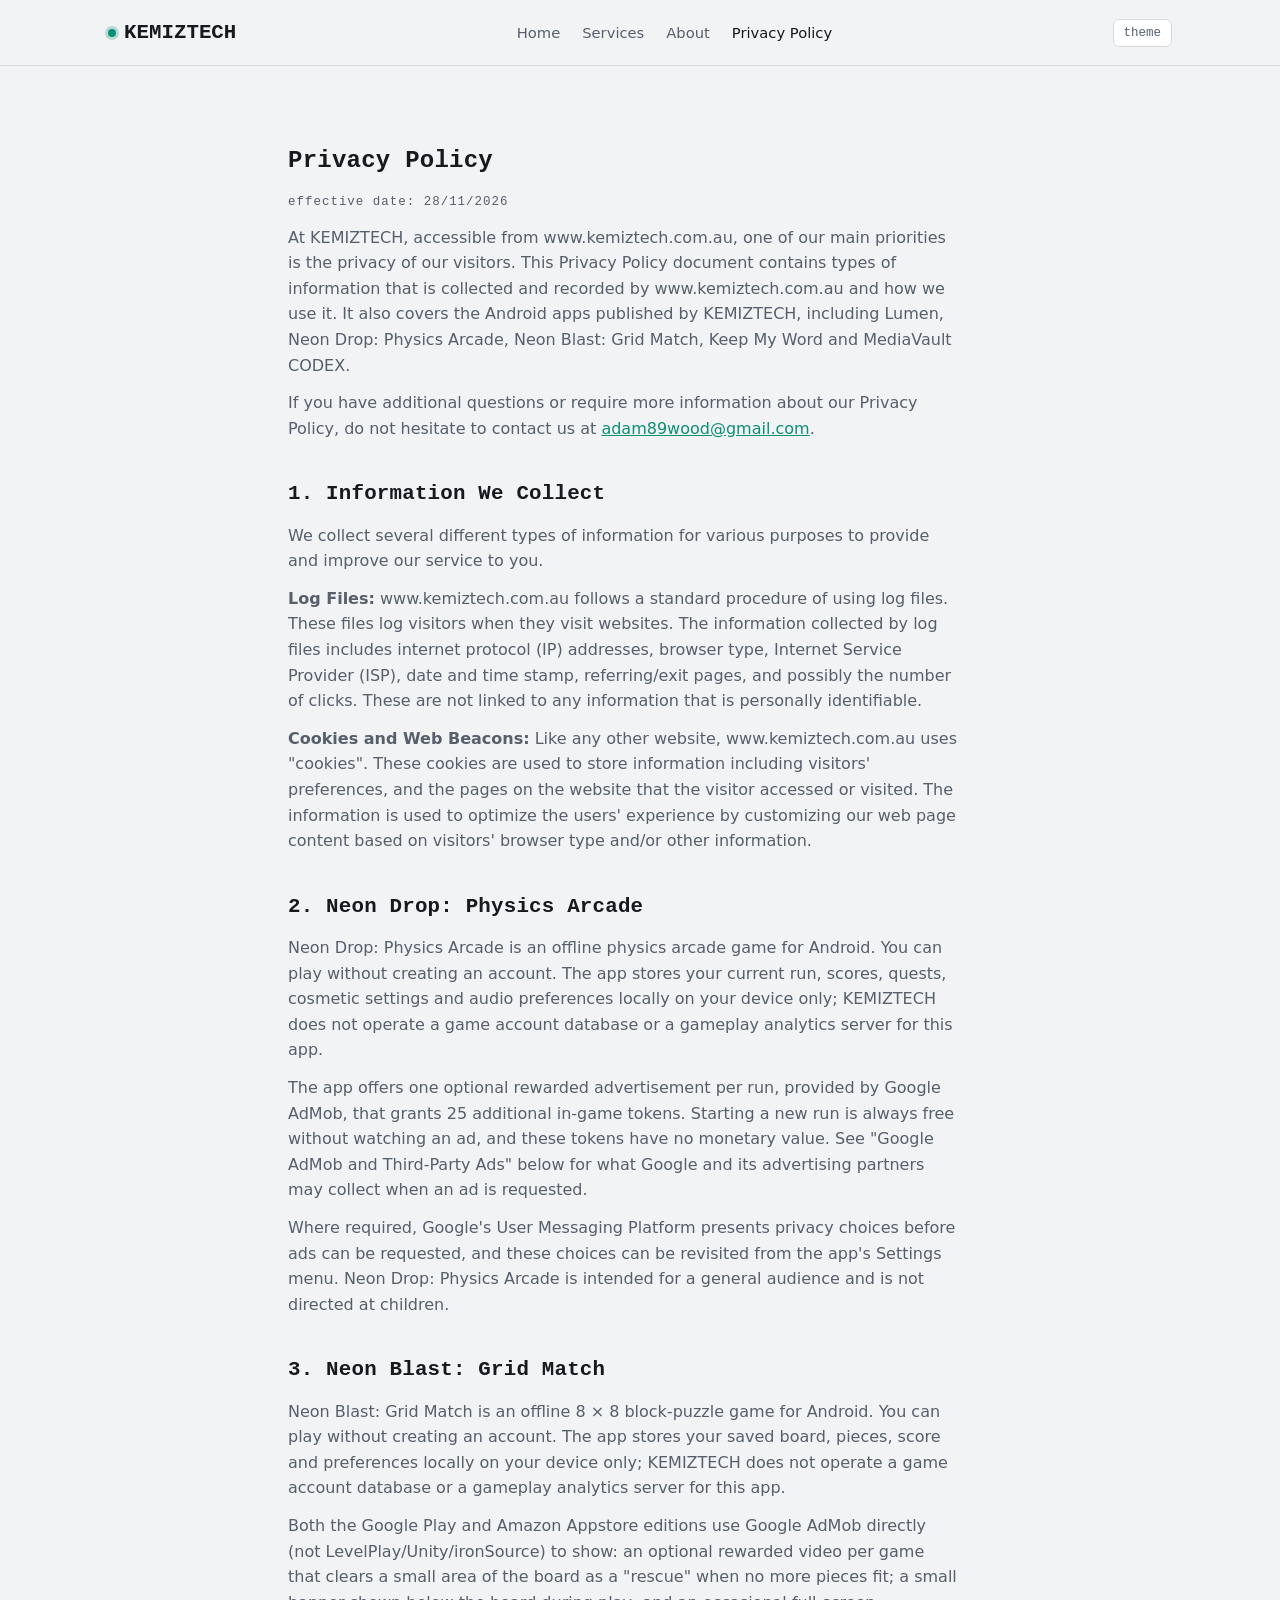
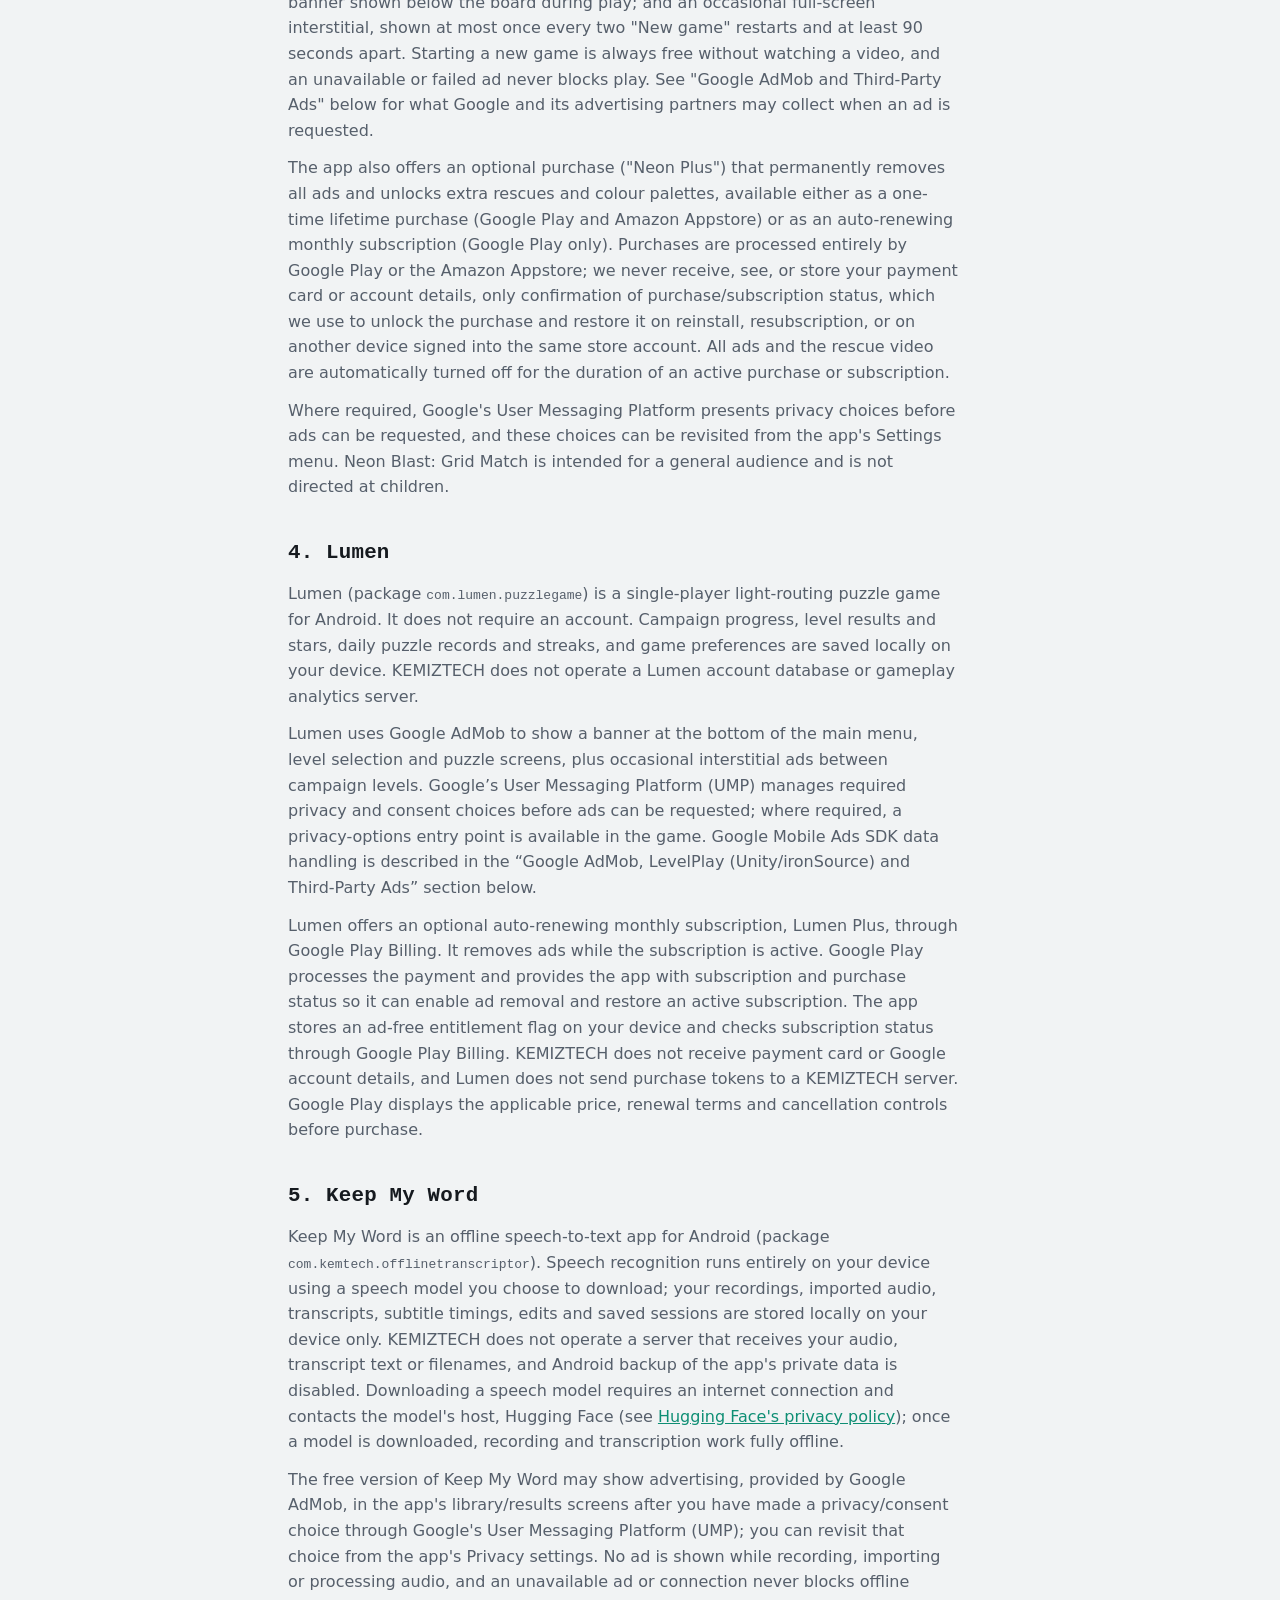
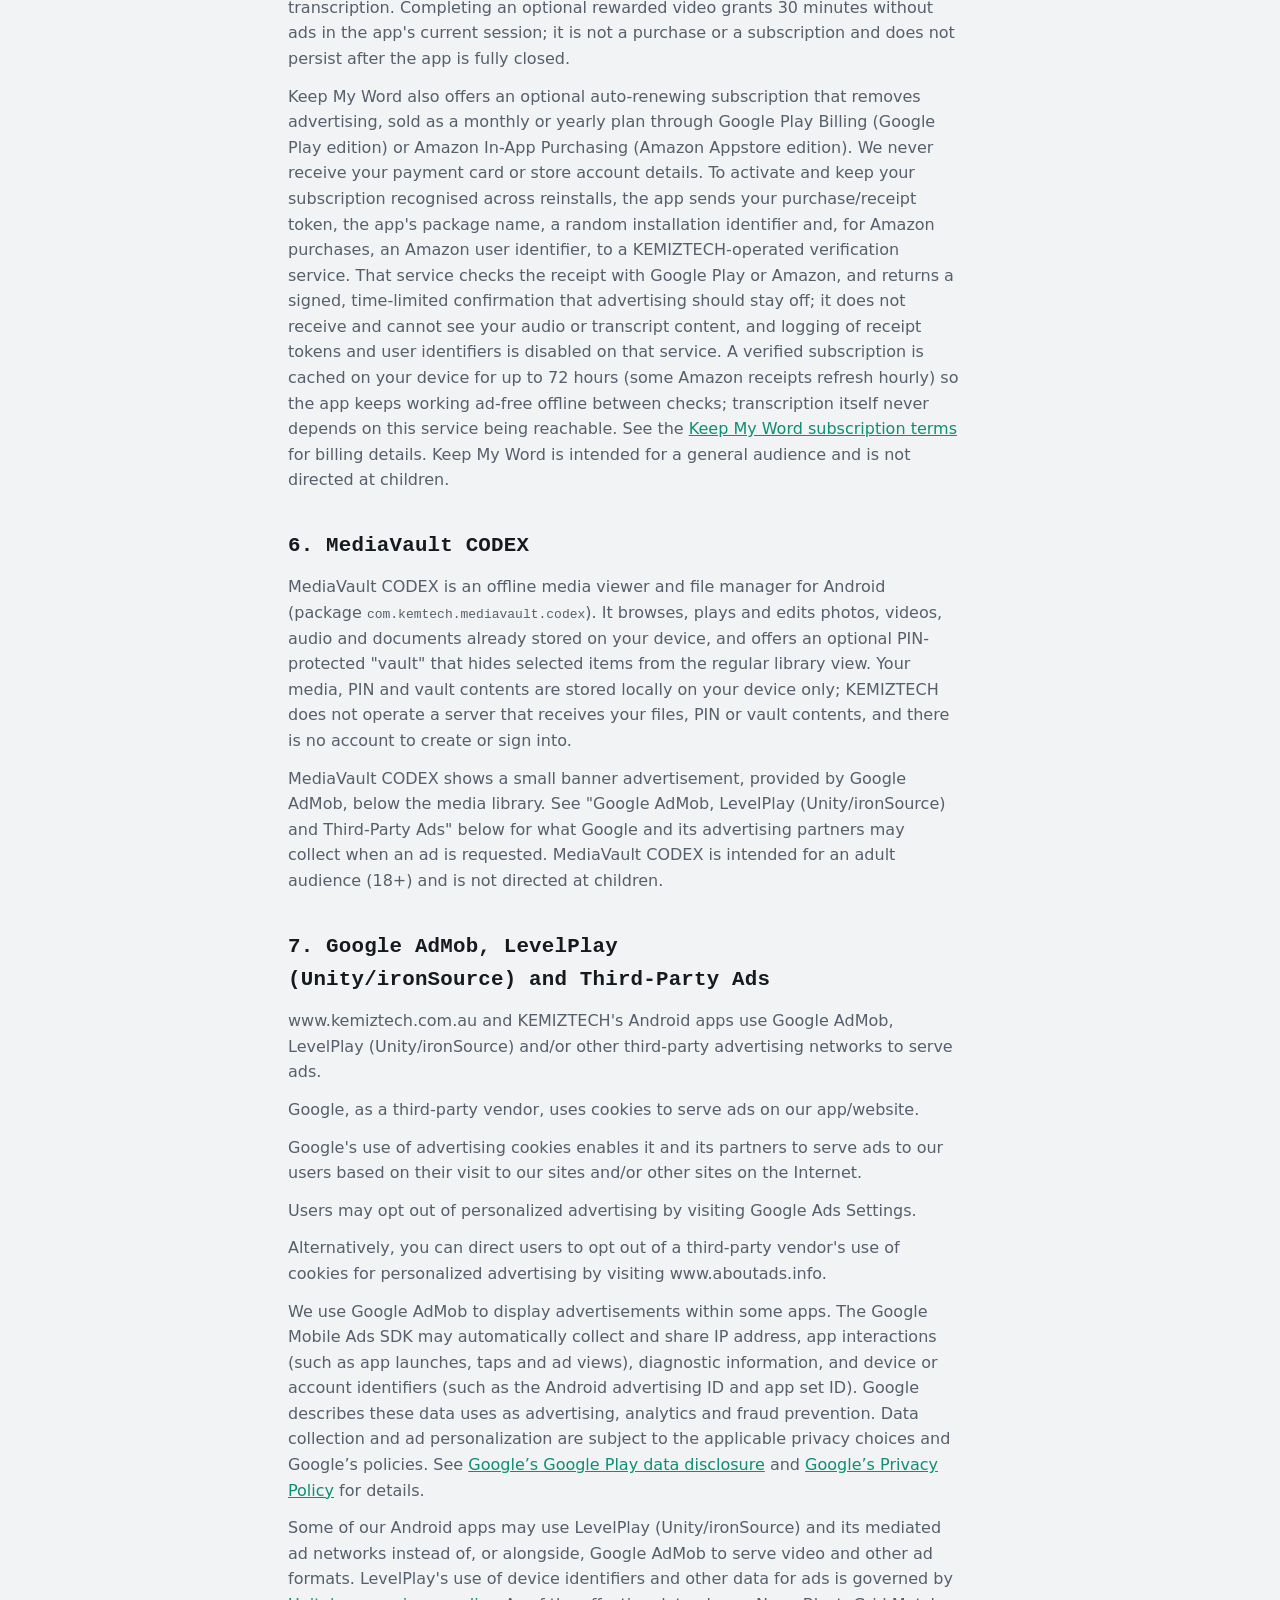
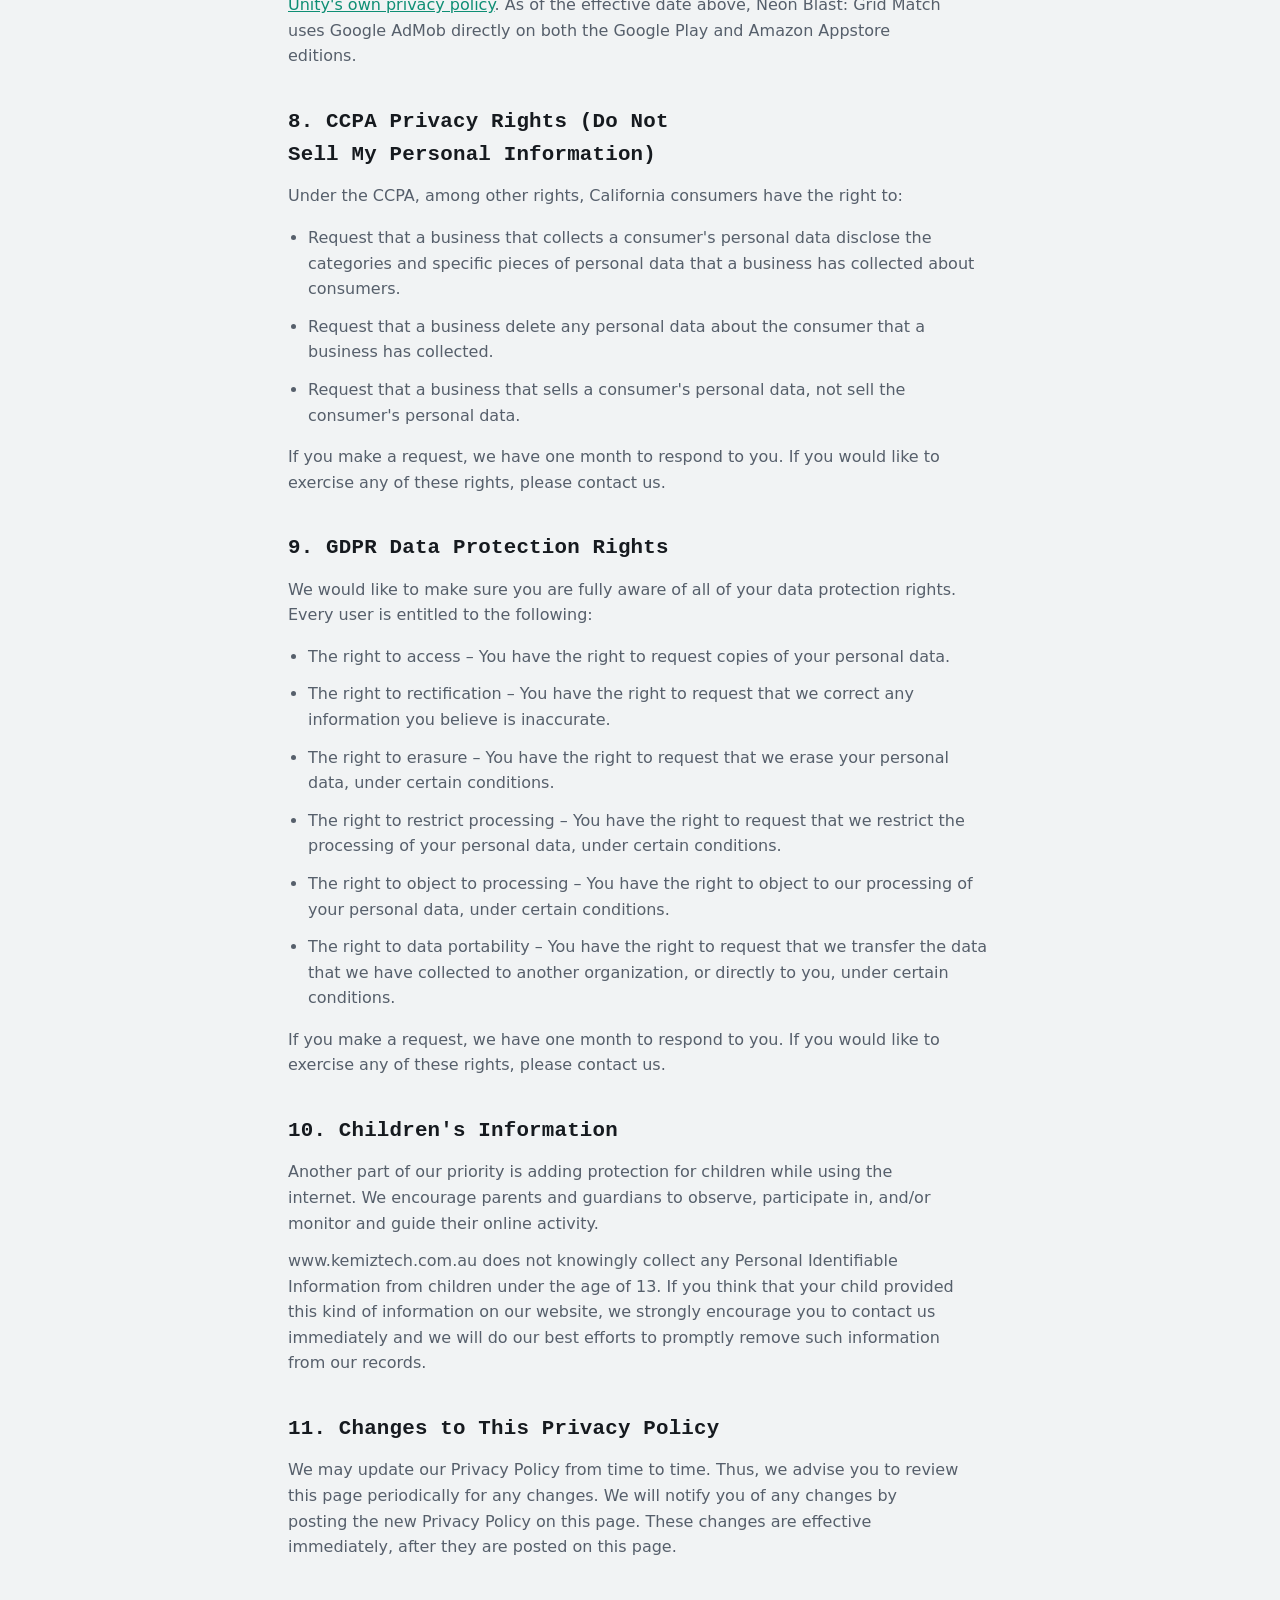
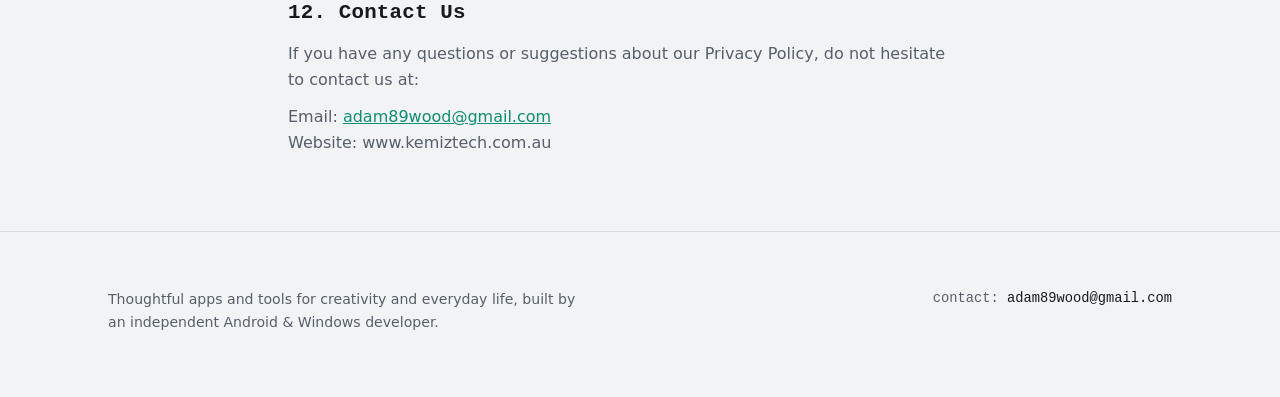
==== commit a3a23282: "Update Lumen banner placement disclosure" ====
--- a/docs/privacy-policy.html
+++ b/docs/privacy-policy.html
@@ -1,4 +1,4 @@
-<!DOCTYPE html>
+﻿<!DOCTYPE html>
 <html lang="en">
 <head>
 <meta charset="UTF-8">
@@ -48,7 +48,7 @@
 
 <h2 id="lumen">4. Lumen</h2>
 <p>Lumen (package <code>com.lumen.puzzlegame</code>) is a single-player light-routing puzzle game for Android. It does not require an account. Campaign progress, level results and stars, daily puzzle records and streaks, and game preferences are saved locally on your device. KEMIZTECH does not operate a Lumen account database or gameplay analytics server.</p>
-<p>Lumen uses Google AdMob to show a banner on the game menu and occasional interstitial ads between campaign levels. Google’s User Messaging Platform (UMP) manages required privacy and consent choices before ads can be requested; where required, a privacy-options entry point is available in the game. Google Mobile Ads SDK data handling is described in the “Google AdMob, LevelPlay (Unity/ironSource) and Third-Party Ads” section below.</p>
+<p>Lumen uses Google AdMob to show a banner at the bottom of the main menu, level selection and puzzle screens, plus occasional interstitial ads between campaign levels. Google’s User Messaging Platform (UMP) manages required privacy and consent choices before ads can be requested; where required, a privacy-options entry point is available in the game. Google Mobile Ads SDK data handling is described in the “Google AdMob, LevelPlay (Unity/ironSource) and Third-Party Ads” section below.</p>
 <p>Lumen offers an optional auto-renewing monthly subscription, Lumen Plus, through Google Play Billing. It removes ads while the subscription is active. Google Play processes the payment and provides the app with subscription and purchase status so it can enable ad removal and restore an active subscription. The app stores an ad-free entitlement flag on your device and checks subscription status through Google Play Billing. KEMIZTECH does not receive payment card or Google account details, and Lumen does not send purchase tokens to a KEMIZTECH server. Google Play displays the applicable price, renewal terms and cancellation controls before purchase.</p>
 
 <h2>5. Keep My Word</h2>
@@ -115,3 +115,4 @@
 <script src="theme.js"></script>
 </body>
 </html>
+
